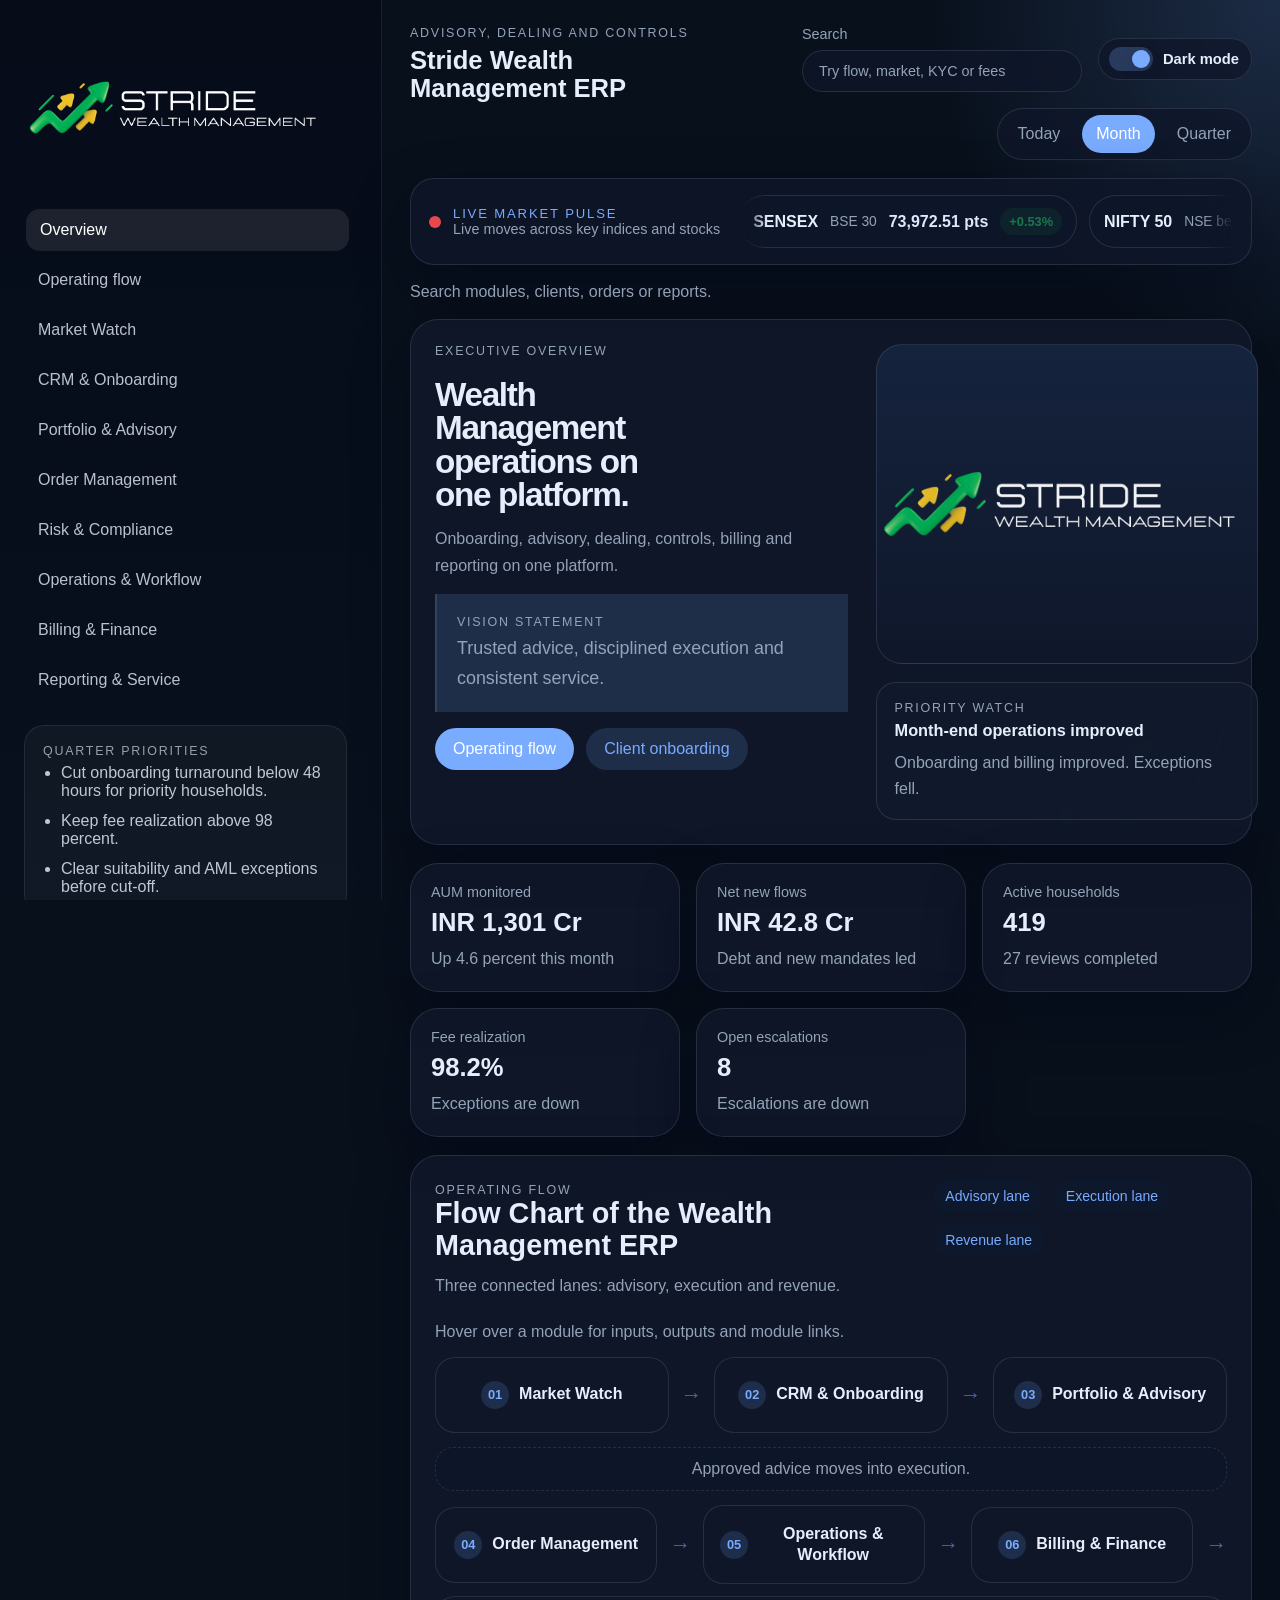
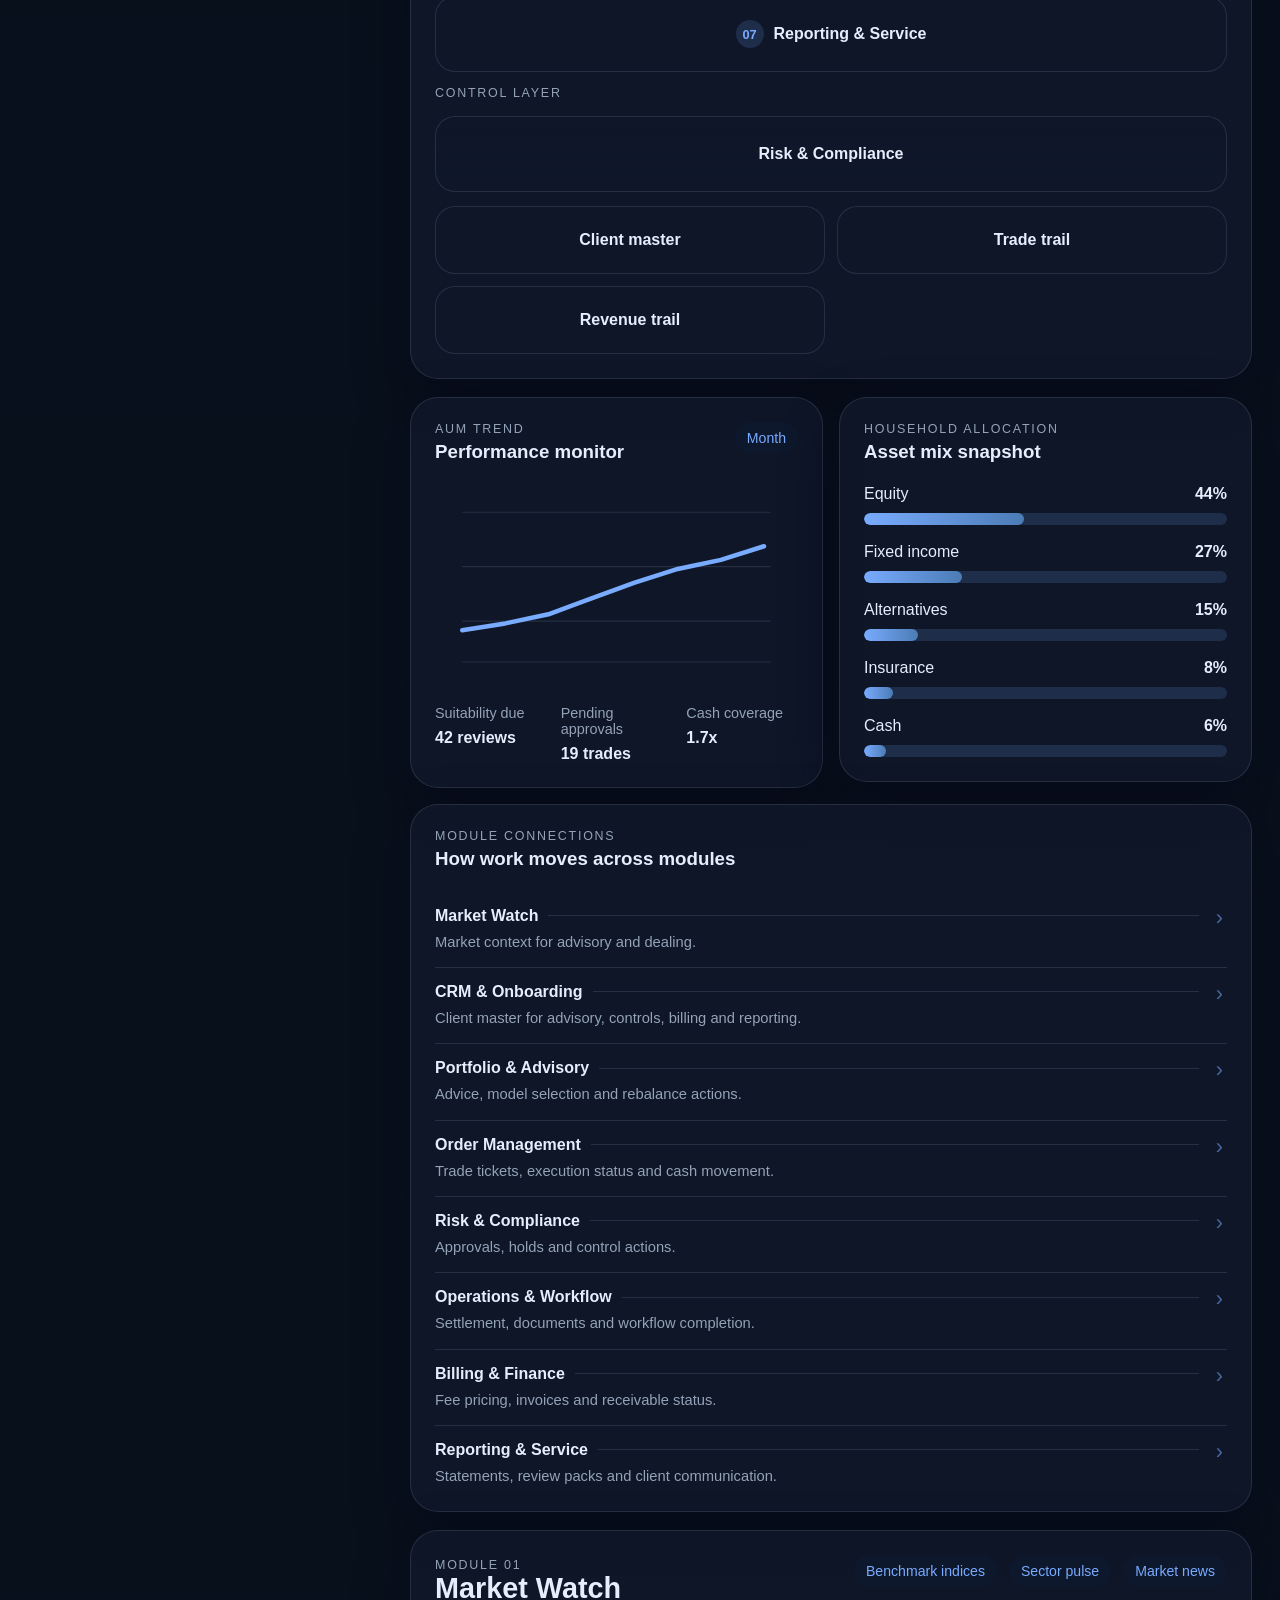
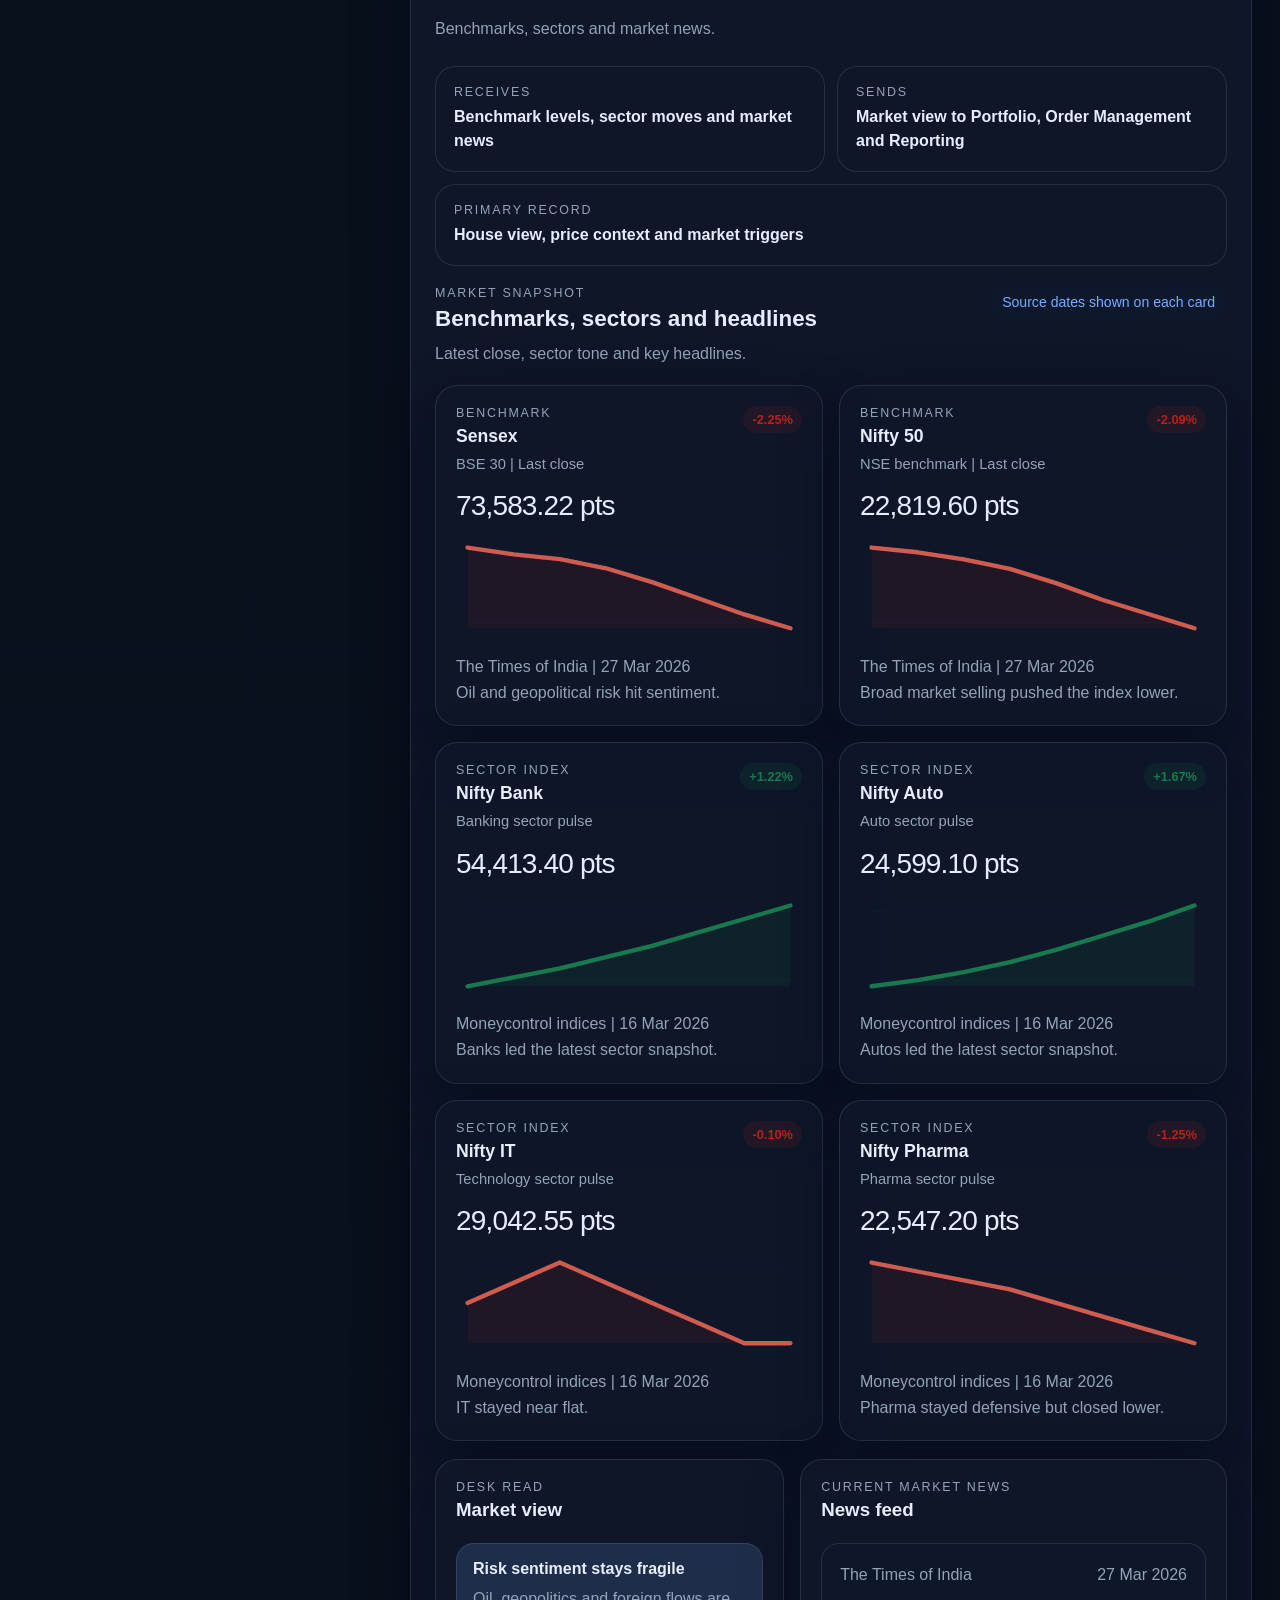
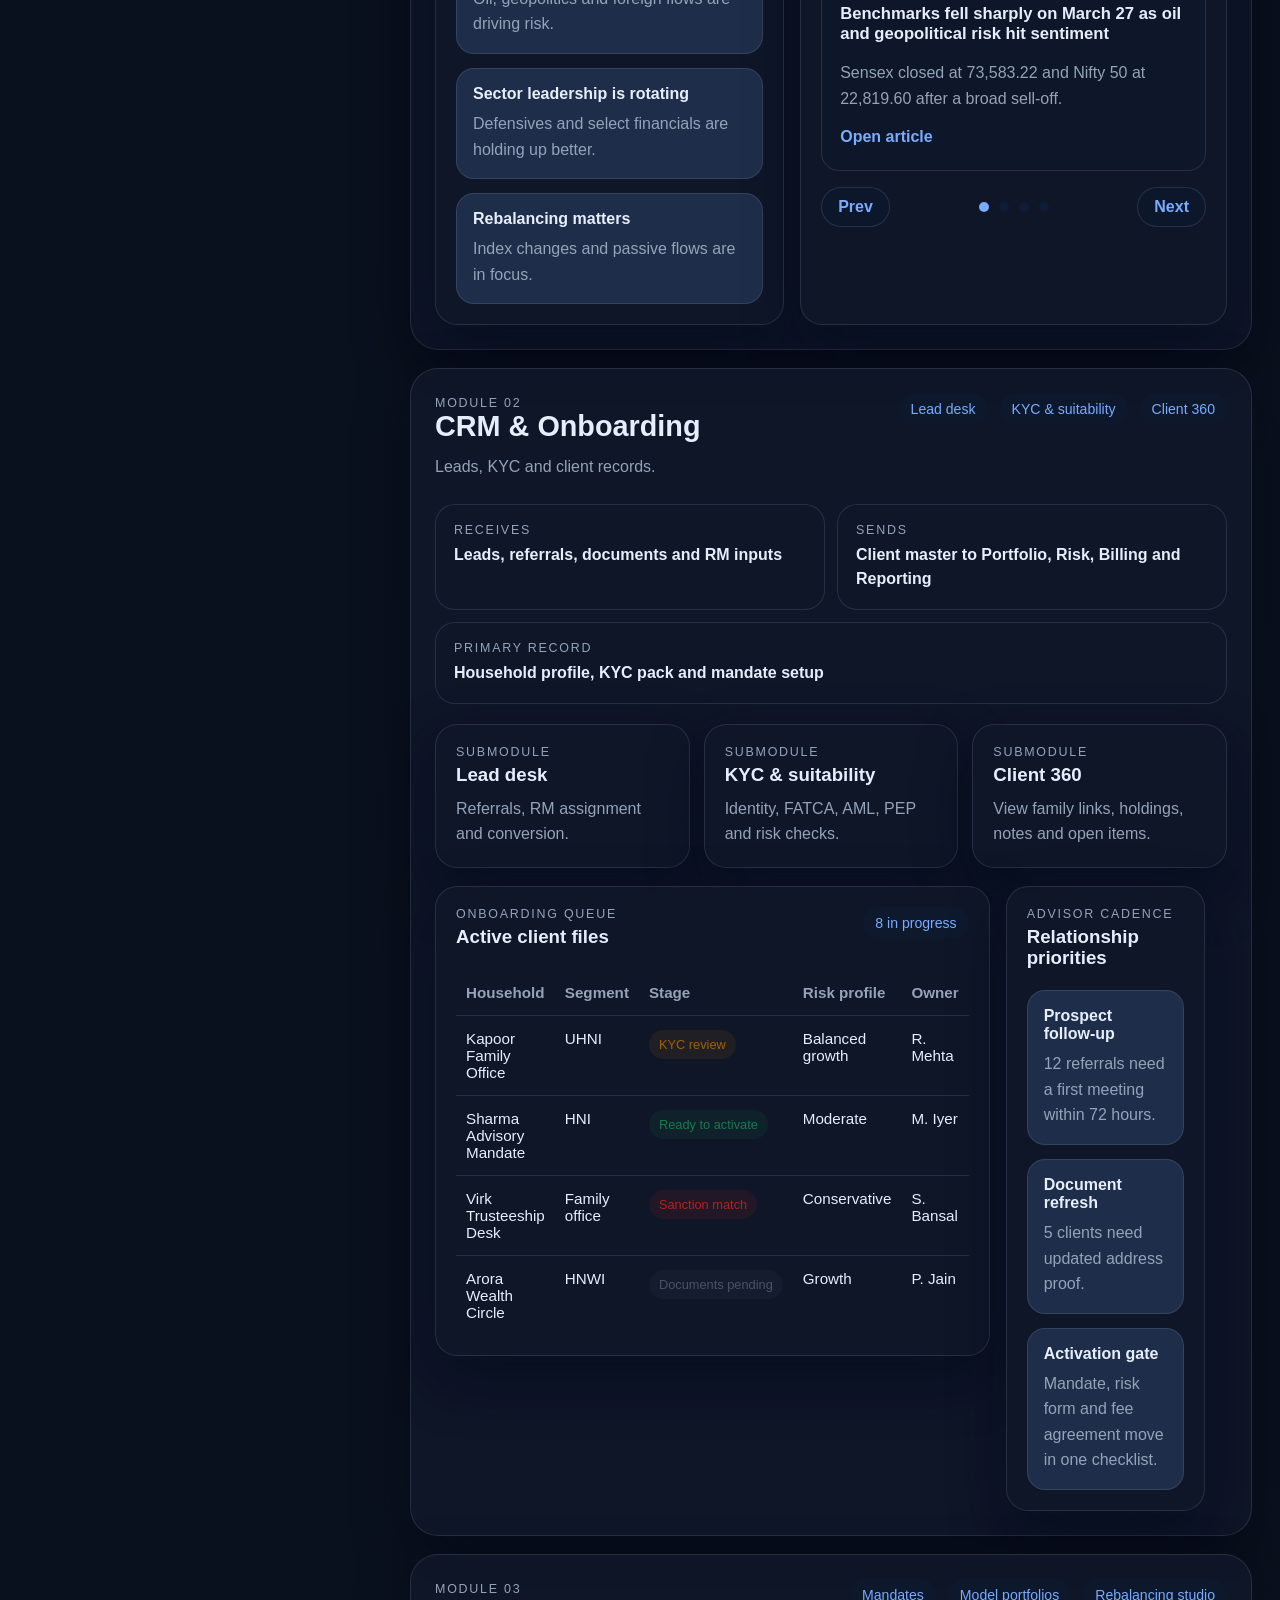
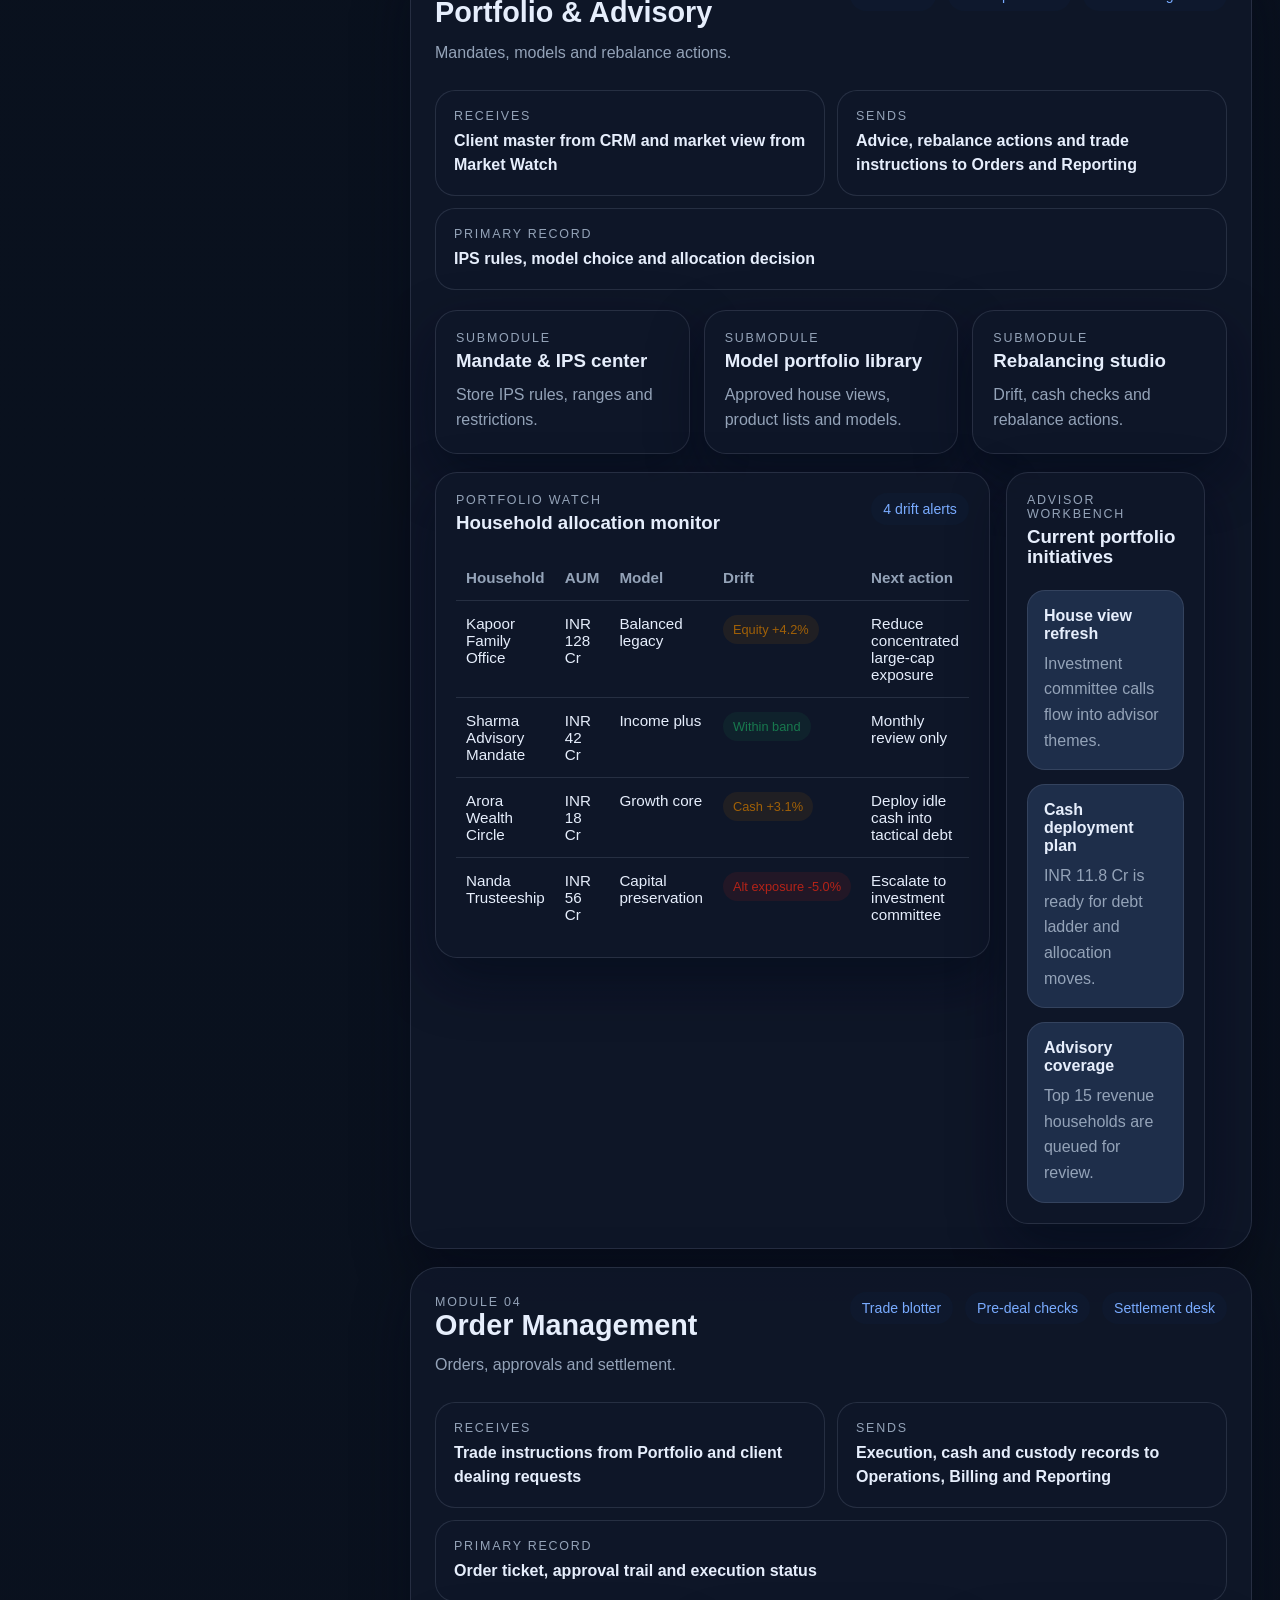
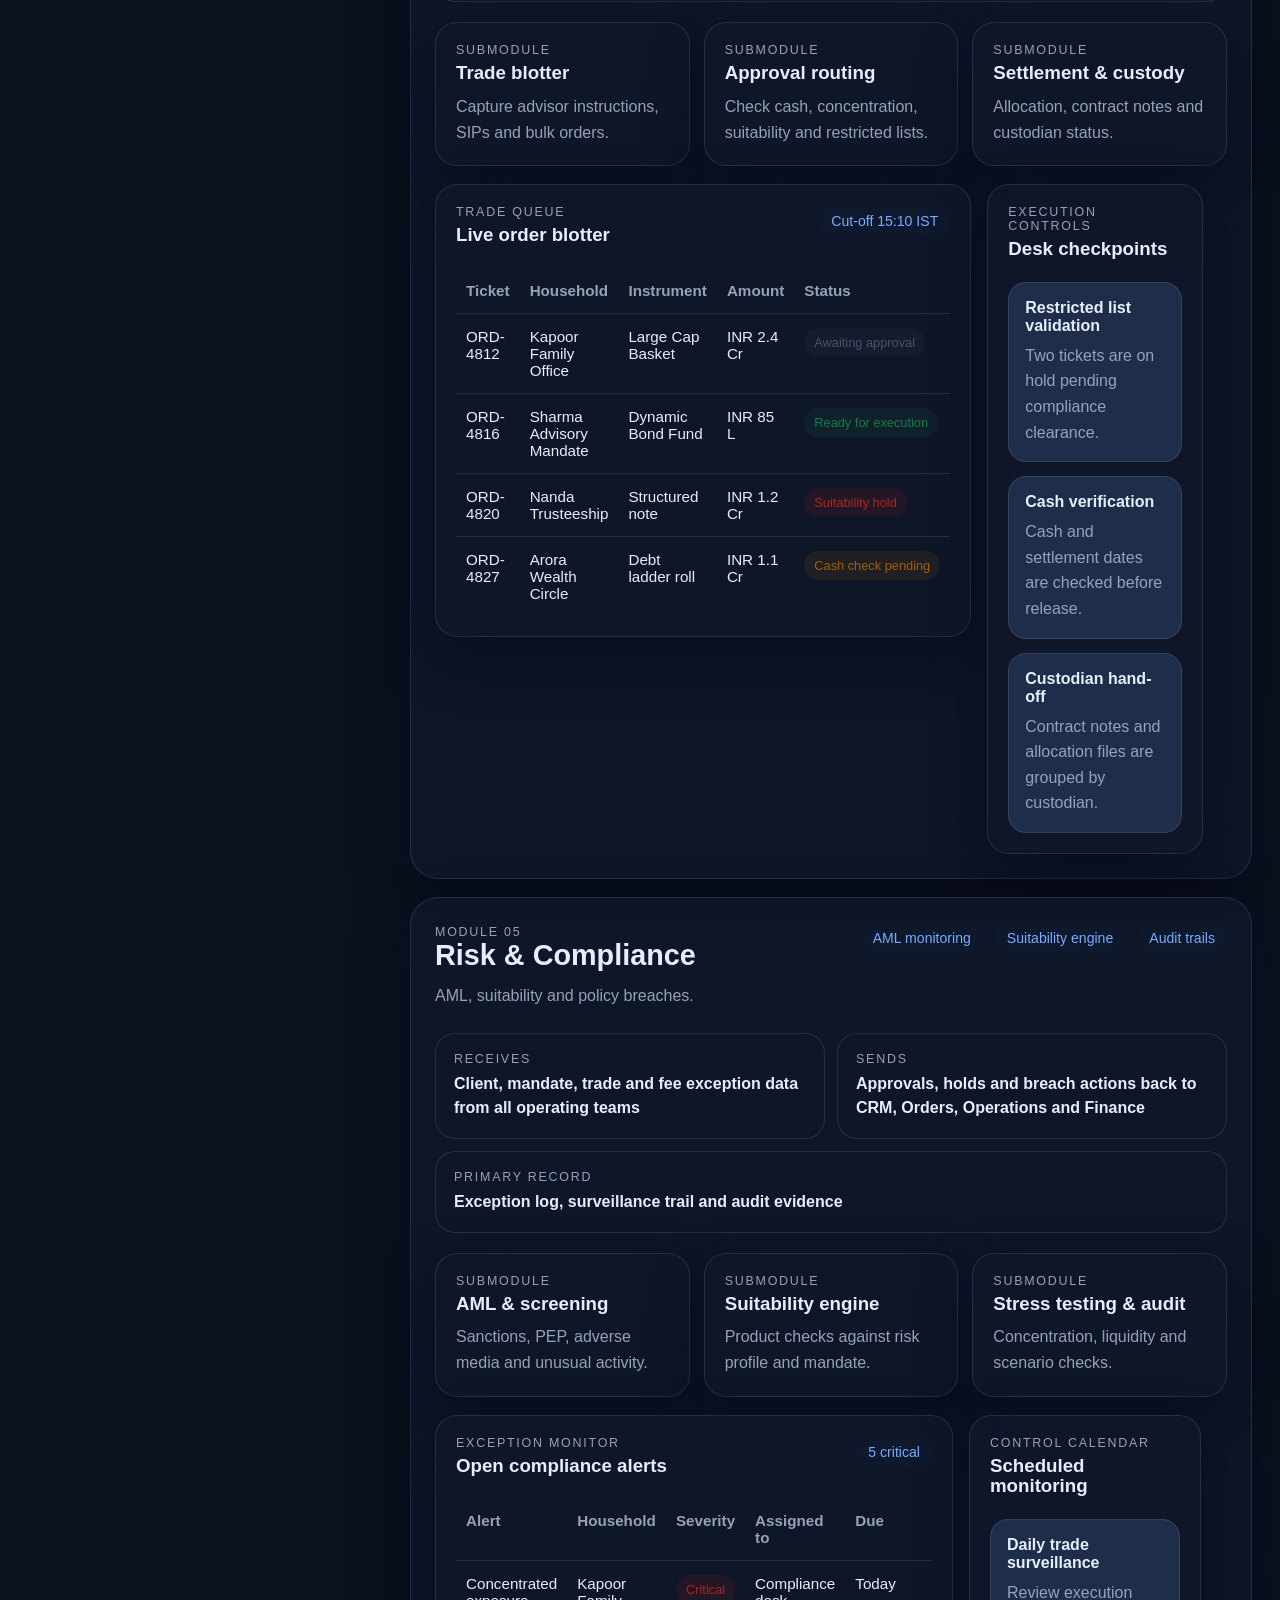
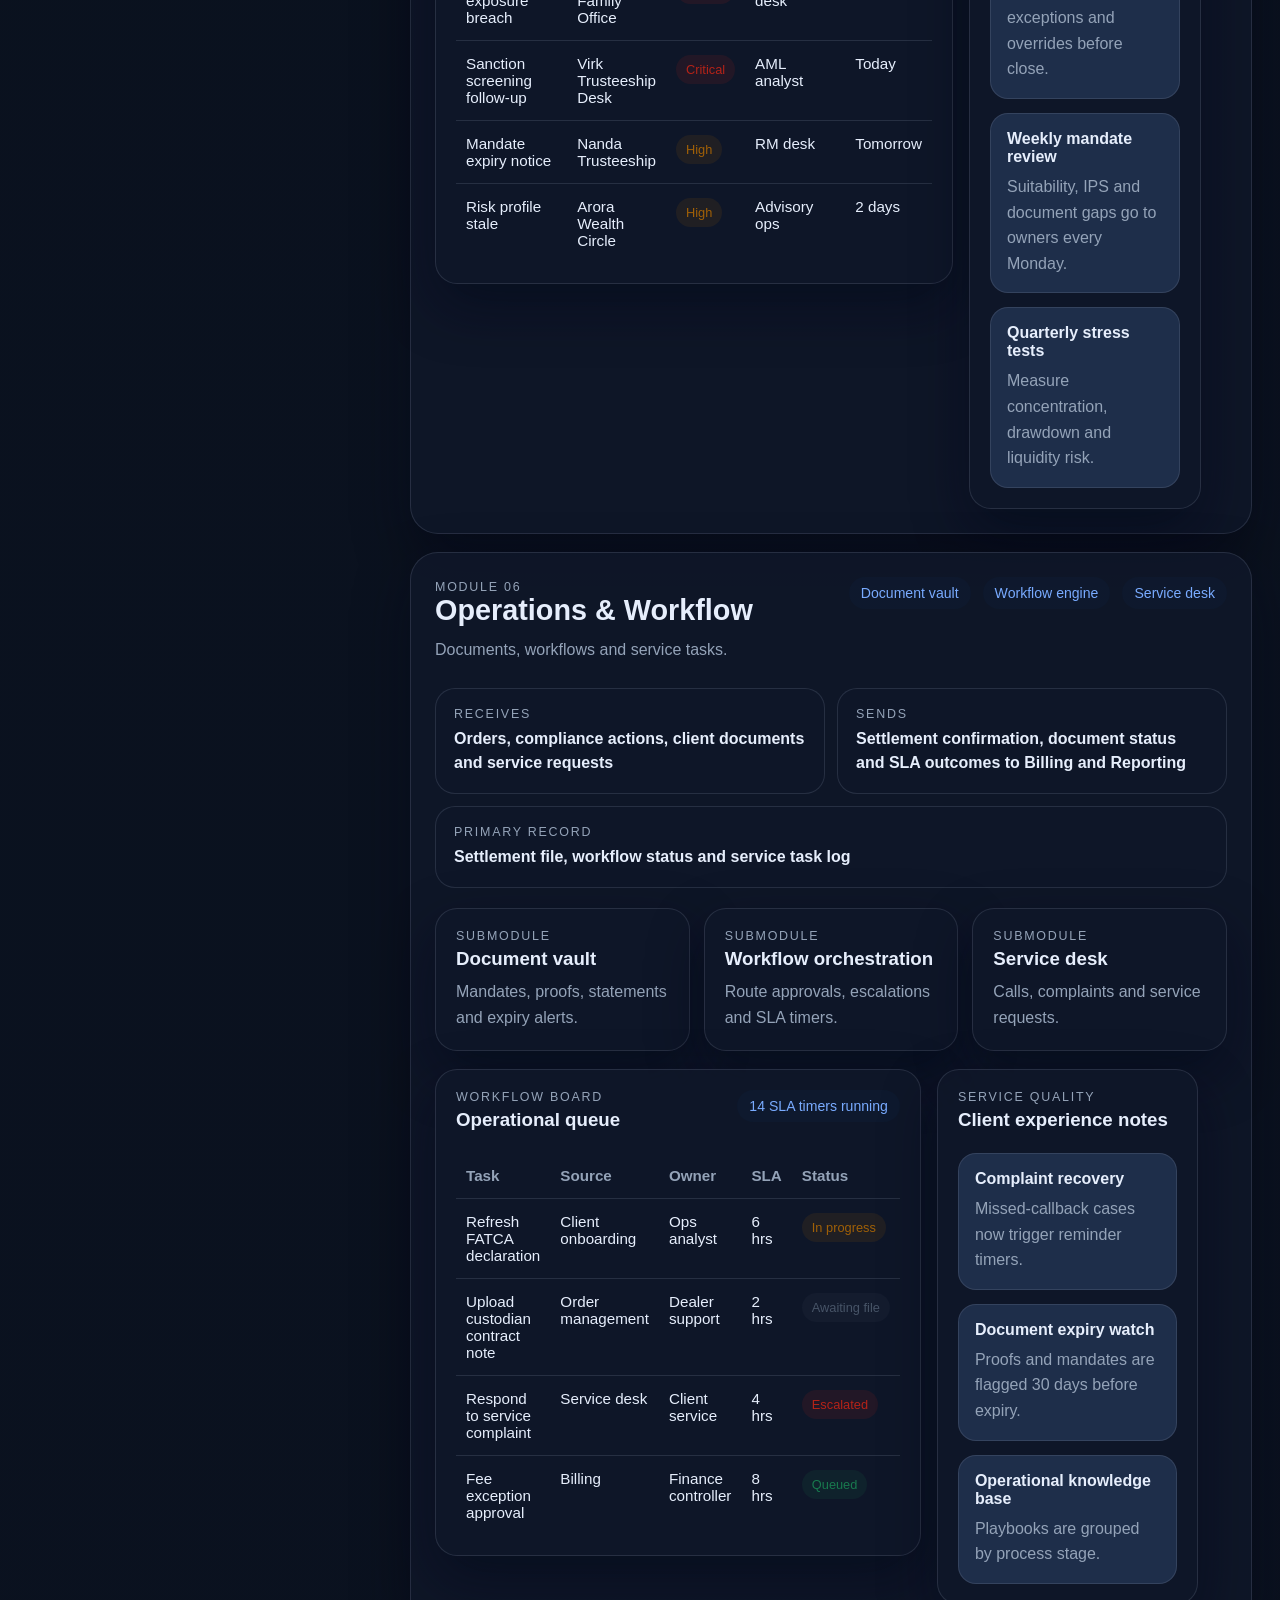
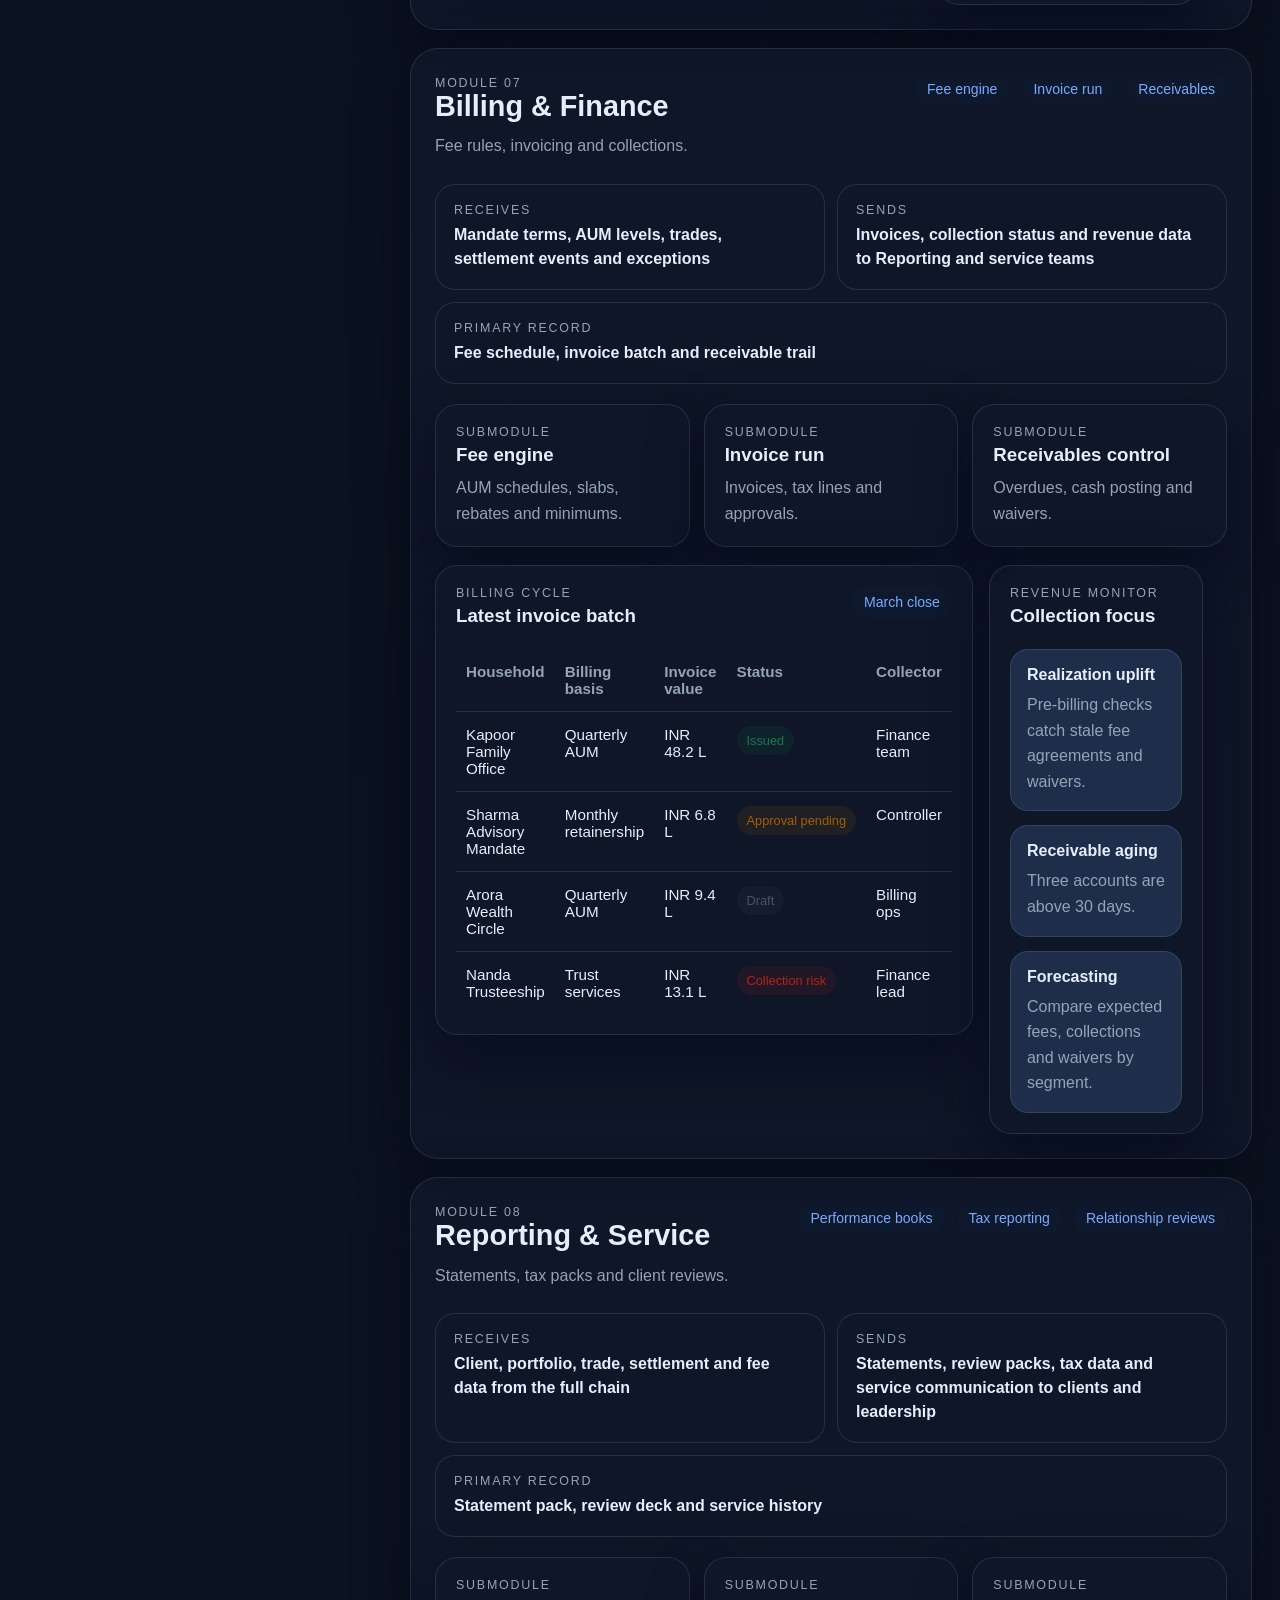
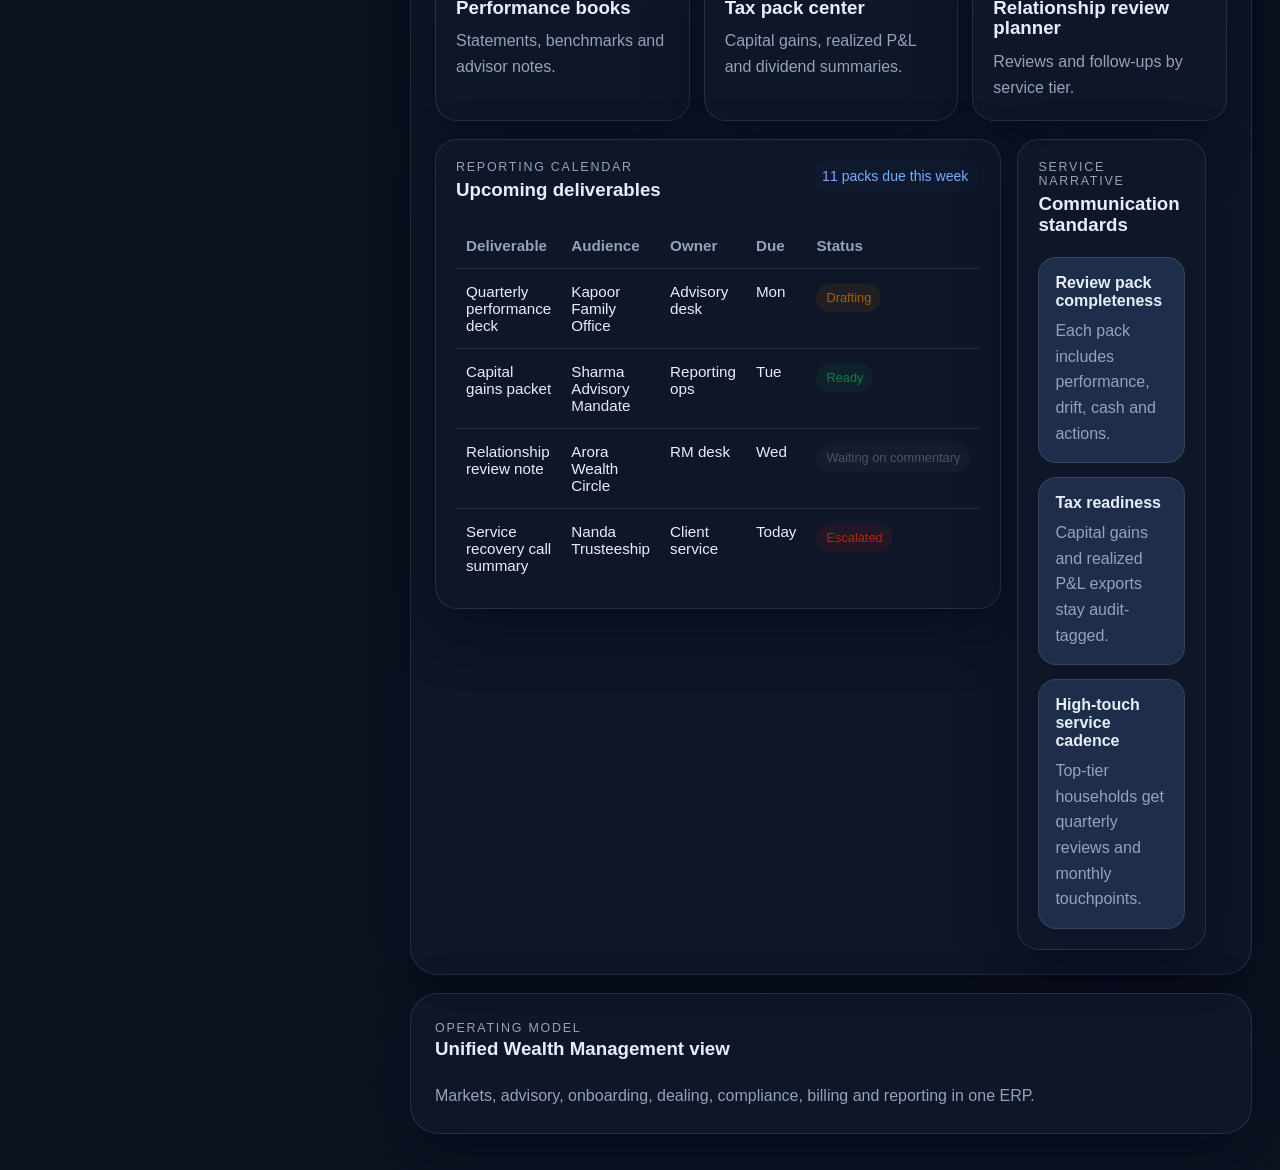
==== index.html @ fa723d46 "Add files via upload" ====
<!DOCTYPE html>
<html lang="en">
<head>
    <meta charset="UTF-8">
    <meta name="viewport" content="width=device-width, initial-scale=1.0">
    <title>Stride Wealth Management ERP</title>
    <link rel="stylesheet" href="styles.css?v=20260329-2">
</head>
<body>
    <div class="app-shell">
        <aside class="sidebar" id="sidebar" aria-label="Primary navigation">
            <div class="sidebar-header">
                <img src="Stride2.png" alt="Stride Wealth Management ERP logo" class="sidebar-wordmark">
                <button class="text-button sidebar-close" id="closeSidebar" type="button" aria-label="Close navigation menu">Close</button>
            </div>

            <nav class="sidebar-nav">
                <a class="nav-link is-active" href="#overview">Overview</a>
                <a class="nav-link" href="#operating-flow">Operating flow</a>
                <a class="nav-link" href="#market-watch">Market Watch</a>
                <a class="nav-link" href="#crm">CRM &amp; Onboarding</a>
                <a class="nav-link" href="#portfolio">Portfolio &amp; Advisory</a>
                <a class="nav-link" href="#orders">Order Management</a>
                <a class="nav-link" href="#risk">Risk &amp; Compliance</a>
                <a class="nav-link" href="#operations">Operations &amp; Workflow</a>
                <a class="nav-link" href="#billing">Billing &amp; Finance</a>
                <a class="nav-link" href="#reporting">Reporting &amp; Service</a>
            </nav>

            <section class="sidebar-panel">
                <p class="sidebar-label">Quarter priorities</p>
                <ul class="sidebar-list">
                    <li>Cut onboarding turnaround below 48 hours for priority households.</li>
                    <li>Keep fee realization above 98 percent.</li>
                    <li>Clear suitability and AML exceptions before cut-off.</li>
                </ul>
            </section>

            <section class="sidebar-panel">
                <p class="sidebar-label">Operating roles</p>
                <div class="role-grid">
                    <span class="role-chip">Relationship managers</span>
                    <span class="role-chip">Advisory desk</span>
                    <span class="role-chip">Dealers</span>
                    <span class="role-chip">Compliance</span>
                    <span class="role-chip">Finance</span>
                    <span class="role-chip">Client service</span>
                </div>
            </section>
        </aside>

        <div class="page-overlay" id="pageOverlay" hidden></div>

        <main class="workspace">
            <header class="topbar">
                <div class="topbar-left">
                    <button class="menu-button" id="openSidebar" type="button" aria-controls="sidebar" aria-expanded="false" aria-label="Open navigation menu">
                        <span></span>
                        <span></span>
                        <span></span>
                    </button>
                    <div class="topbar-title">
                        <p class="eyebrow">Advisory, Dealing and Controls</p>
                        <h2>Stride Wealth Management ERP</h2>
                    </div>
                </div>

                <div class="topbar-controls">
                    <label class="search-field" for="moduleSearch">
                        <span>Search</span>
                        <input id="moduleSearch" type="search" placeholder="Try flow, market, KYC or fees">
                    </label>

                    <button class="theme-toggle" id="themeToggle" type="button" aria-pressed="false" aria-label="Switch to dark mode">
                        <span class="theme-toggle-track" aria-hidden="true">
                            <span class="theme-toggle-thumb"></span>
                        </span>
                        <span class="theme-toggle-label" data-theme-label>Light mode</span>
                    </button>

                    <div class="period-switch" role="group" aria-label="Overview period">
                        <button class="period-button is-selected" type="button" data-period="today">Today</button>
                        <button class="period-button" type="button" data-period="month">Month</button>
                        <button class="period-button" type="button" data-period="quarter">Quarter</button>
                    </div>
                </div>
            </header>

            <section class="market-strip" aria-label="Live stock market price fluctuation strip">
                <div class="market-strip-header">
                    <span class="live-dot" aria-hidden="true"></span>
                    <div>
                        <p class="market-strip-label">Live market pulse</p>
                        <p class="market-strip-note">Live moves across key indices and stocks</p>
                    </div>
                </div>

                <div class="market-strip-window">
                    <div class="market-track">
                        <div class="market-reel" id="marketReelPrimary"></div>
                        <div class="market-reel" id="marketReelClone" aria-hidden="true"></div>
                    </div>
                </div>
            </section>

            <p class="search-feedback" id="searchFeedback">Search modules, clients, orders or reports.</p>

            <section class="panel hero-card searchable-section" id="overview" data-search="overview dashboard executive summary aum revenue performance allocation alerts tasks wealth management erp">
                <div class="hero-copy">
                    <span class="eyebrow">Executive overview</span>
                    <h3>Wealth Management operations on one platform.</h3>
                    <p class="hero-intro">Onboarding, advisory, dealing, controls, billing and reporting on one platform.</p>

                    <div class="vision-panel">
                        <p class="vision-label">Vision statement</p>
                        <p class="vision-text">Trusted advice, disciplined execution and consistent service.</p>
                    </div>

                    <div class="hero-actions">
                        <button class="primary-button" type="button" data-scroll-target="operating-flow">Operating flow</button>
                        <button class="secondary-button" type="button" data-scroll-target="crm">Client onboarding</button>
                    </div>
                </div>

                <div class="hero-brand">
                    <div class="brand-surface">
                        <img
                            src="Stride1.png"
                            alt="Stride Wealth Management logo"
                            class="hero-mark"
                            id="heroLogo"
                            data-light-src="Stride1.png"
                            data-dark-src="Stride2.png">
                    </div>
                    <div class="hero-note">
                        <p class="sidebar-label">Priority watch</p>
                        <h4 data-queue-headline>9 items require action today</h4>
                        <p data-queue-copy>Suitability, billing and onboarding items are driving the queue.</p>
                    </div>
                </div>
            </section>

            <section class="metric-grid" aria-label="Key performance indicators">
                <article class="panel metric-card">
                    <p class="metric-label">AUM monitored</p>
                    <h4 data-kpi="aum">INR 1,284 Cr</h4>
                    <p class="metric-trend" data-kpi-trend="aum">Up 1.8 percent from prior close</p>
                </article>
                <article class="panel metric-card">
                    <p class="metric-label">Net new flows</p>
                    <h4 data-kpi="flows">INR 6.4 Cr</h4>
                    <p class="metric-trend" data-kpi-trend="flows">Focused in balanced and tax-efficient products</p>
                </article>
                <article class="panel metric-card">
                    <p class="metric-label">Active households</p>
                    <h4 data-kpi="households">412</h4>
                    <p class="metric-trend" data-kpi-trend="households">12 households need review this week</p>
                </article>
                <article class="panel metric-card">
                    <p class="metric-label">Fee realization</p>
                    <h4 data-kpi="fees">97.8%</h4>
                    <p class="metric-trend" data-kpi-trend="fees">Three invoices need manual approval</p>
                </article>
                <article class="panel metric-card">
                    <p class="metric-label">Open escalations</p>
                    <h4 data-kpi="issues">12</h4>
                    <p class="metric-trend" data-kpi-trend="issues">Mostly compliance and service recovery items</p>
                </article>
            </section>

            <section class="panel flow-section searchable-section" id="operating-flow" data-search="operating flow flow chart module connections information flow departments handoffs client master order lifecycle revenue lifecycle market watch crm portfolio orders risk operations billing reporting">
                <div class="section-header">
                    <div>
                        <span class="eyebrow">Operating flow</span>
                        <h2>Flow Chart of the Wealth Management ERP</h2>
                        <p>Three connected lanes: advisory, execution and revenue.</p>
                    </div>
                    <div class="section-chip-group">
                        <span class="chip">Advisory lane</span>
                        <span class="chip">Execution lane</span>
                        <span class="chip">Revenue lane</span>
                    </div>
                </div>

                <div class="flow-compact-panel">
                    <p class="flow-hover-note">Hover over a module for inputs, outputs and module links.</p>

                    <div class="flow-chart-grid" aria-label="ERP flow chart">
                        <div class="flow-row">
                            <button class="flow-node-button searchable-card" type="button" data-scroll-target="market-watch" data-search="market watch house view sector pulse benchmark input flow chart" data-flow-title="Market Watch" data-flow-receives="Benchmark prices, sector moves and market news." data-flow-sends="Market context to Portfolio, Order Management and Reporting." data-flow-links="Portfolio &amp; Advisory, Order Management and Reporting &amp; Service.">
                                <span class="flow-node-step">01</span>
                                <span class="flow-node-title">Market Watch</span>
                            </button>
                            <span class="flow-inline-arrow" aria-hidden="true">&rarr;</span>
                            <button class="flow-node-button searchable-card" type="button" data-scroll-target="crm" data-search="crm onboarding client master kyc mandate profile flow chart" data-flow-title="CRM &amp; Onboarding" data-flow-receives="Leads, documents, KYC files and RM inputs." data-flow-sends="Client master, mandate setup and service profile." data-flow-links="Portfolio &amp; Advisory, Risk &amp; Compliance, Billing &amp; Finance and Reporting &amp; Service.">
                                <span class="flow-node-step">02</span>
                                <span class="flow-node-title">CRM &amp; Onboarding</span>
                            </button>
                            <span class="flow-inline-arrow" aria-hidden="true">&rarr;</span>
                            <button class="flow-node-button searchable-card" type="button" data-scroll-target="portfolio" data-search="portfolio advisory ips model rebalancing advice flow chart" data-flow-title="Portfolio &amp; Advisory" data-flow-receives="Client master from CRM and market view from Market Watch." data-flow-sends="IPS decisions, model choice and rebalance instructions." data-flow-links="Market Watch, CRM &amp; Onboarding, Order Management and Reporting &amp; Service.">
                                <span class="flow-node-step">03</span>
                                <span class="flow-node-title">Portfolio &amp; Advisory</span>
                            </button>
                        </div>

                        <div class="flow-bridge">Approved advice moves into execution.</div>

                        <div class="flow-row">
                            <button class="flow-node-button searchable-card" type="button" data-scroll-target="orders" data-search="orders dealing blotter execution flow chart" data-flow-title="Order Management" data-flow-receives="Trade instructions and dealing requests." data-flow-sends="Execution status, cash movement and trade trail." data-flow-links="Portfolio &amp; Advisory, Operations &amp; Workflow, Billing &amp; Finance and Reporting &amp; Service.">
                                <span class="flow-node-step">04</span>
                                <span class="flow-node-title">Order Management</span>
                            </button>
                            <span class="flow-inline-arrow" aria-hidden="true">&rarr;</span>
                            <button class="flow-node-button searchable-card" type="button" data-scroll-target="operations" data-search="operations workflow settlement custody service flow chart" data-flow-title="Operations &amp; Workflow" data-flow-receives="Executed trades, documents, exceptions and service tasks." data-flow-sends="Settlement status, custody records and workflow outcomes." data-flow-links="Order Management, Risk &amp; Compliance, Billing &amp; Finance and Reporting &amp; Service.">
                                <span class="flow-node-step">05</span>
                                <span class="flow-node-title">Operations &amp; Workflow</span>
                            </button>
                            <span class="flow-inline-arrow" aria-hidden="true">&rarr;</span>
                            <button class="flow-node-button searchable-card" type="button" data-scroll-target="billing" data-search="billing finance invoices fees receivables flow chart" data-flow-title="Billing &amp; Finance" data-flow-receives="Mandate terms, AUM levels, trade activity and settlement outcomes." data-flow-sends="Invoices, receivable status and fee data." data-flow-links="CRM &amp; Onboarding, Operations &amp; Workflow, Risk &amp; Compliance and Reporting &amp; Service.">
                                <span class="flow-node-step">06</span>
                                <span class="flow-node-title">Billing &amp; Finance</span>
                            </button>
                            <span class="flow-inline-arrow" aria-hidden="true">&rarr;</span>
                            <button class="flow-node-button searchable-card" type="button" data-scroll-target="reporting" data-search="reporting service statements tax packs review decks flow chart" data-flow-title="Reporting &amp; Service" data-flow-receives="Client, portfolio, trade and fee data." data-flow-sends="Statements, tax packs, review notes and service communication." data-flow-links="Market Watch, CRM &amp; Onboarding, Portfolio &amp; Advisory and Billing &amp; Finance.">
                                <span class="flow-node-step">07</span>
                                <span class="flow-node-title">Reporting &amp; Service</span>
                            </button>
                        </div>

                        <div class="flow-control-strip">
                            <p class="sidebar-label">Control layer</p>
                            <button class="flow-node-button flow-node-control searchable-card" type="button" data-scroll-target="risk" data-search="risk compliance aml suitability audit control layer flow chart" data-flow-title="Risk &amp; Compliance" data-flow-receives="Client data, mandate rules, orders, exceptions and billing overrides." data-flow-sends="Approvals, holds, breach actions and audit updates." data-flow-links="CRM &amp; Onboarding, Portfolio &amp; Advisory, Order Management, Operations &amp; Workflow and Billing &amp; Finance.">
                                <span class="flow-node-title">Risk &amp; Compliance</span>
                            </button>
                        </div>

                        <div class="flow-shared-strip">
                            <button class="flow-node-button flow-record-button searchable-card" type="button" data-scroll-target="crm" data-search="client master shared record crm portfolio risk billing reporting" data-flow-title="Shared record: Client master" data-flow-receives="Created from KYC, mandate and service setup." data-flow-sends="Used by Portfolio, Risk, Billing and Reporting." data-flow-links="Owned in CRM &amp; Onboarding.">
                                <span class="flow-node-title">Client master</span>
                            </button>
                            <button class="flow-node-button flow-record-button searchable-card" type="button" data-scroll-target="orders" data-search="trade trail shared record orders operations billing reporting" data-flow-title="Shared record: Trade and settlement trail" data-flow-receives="Created when orders are executed and settlement is confirmed." data-flow-sends="Used by Billing and Reporting." data-flow-links="Owned across Order Management and Operations &amp; Workflow.">
                                <span class="flow-node-title">Trade trail</span>
                            </button>
                            <button class="flow-node-button flow-record-button searchable-card" type="button" data-scroll-target="billing" data-search="revenue trail shared record billing reporting service" data-flow-title="Shared record: Revenue and service trail" data-flow-receives="Built from invoices, collections and service updates." data-flow-sends="Used for leadership reporting and client follow-up." data-flow-links="Owned across Billing &amp; Finance and Reporting &amp; Service.">
                                <span class="flow-node-title">Revenue trail</span>
                            </button>
                        </div>
                    </div>

                    <article class="flow-detail-panel" id="flowDetailPanel" aria-live="polite" hidden>
                        <p class="sidebar-label">Cross-module detail</p>
                        <h3 id="flowDetailTitle">Hover over a module</h3>
                        <div class="flow-detail-grid">
                            <div>
                                <p class="metric-label">Receives</p>
                                <p id="flowDetailReceives">Move the pointer over a module to see its incoming records or instructions.</p>
                            </div>
                            <div>
                                <p class="metric-label">Sends</p>
                                <p id="flowDetailSends">The panel will show what the module passes forward.</p>
                            </div>
                            <div>
                                <p class="metric-label">Connected modules</p>
                                <p id="flowDetailLinks">This keeps the flow chart clean while still showing cross-module links.</p>
                            </div>
                        </div>
                    </article>
                </div>
            </section>

            <section class="overview-grid">
                <article class="panel chart-card searchable-section" data-search="aum trend performance dashboard growth chart asset allocation executive summary">
                    <div class="panel-heading">
                        <div>
                            <p class="sidebar-label">AUM trend</p>
                            <h3>Performance monitor</h3>
                        </div>
                        <span class="chip" data-range-label>Today</span>
                    </div>

                    <svg class="trend-chart" viewBox="0 0 320 180" role="img" aria-label="AUM trend line chart">
                        <line x1="24" y1="24" x2="296" y2="24"></line>
                        <line x1="24" y1="72" x2="296" y2="72"></line>
                        <line x1="24" y1="120" x2="296" y2="120"></line>
                        <line x1="24" y1="156" x2="296" y2="156"></line>
                        <polyline id="trendLine" points="24,132 62,126 100,118 138,104 176,92 214,88 252,80 290,68"></polyline>
                    </svg>

                    <div class="chart-footer">
                        <div>
                            <p class="metric-label">Suitability due</p>
                            <strong data-summary="suitability">18 reviews</strong>
                        </div>
                        <div>
                            <p class="metric-label">Pending approvals</p>
                            <strong data-summary="approvals">6 trades</strong>
                        </div>
                        <div>
                            <p class="metric-label">Cash coverage</p>
                            <strong data-summary="cash">1.4x</strong>
                        </div>
                    </div>
                </article>

                <article class="panel allocation-card searchable-section" data-search="asset allocation equity debt alternatives insurance cash mix portfolio allocation">
                    <div class="panel-heading">
                        <div>
                            <p class="sidebar-label">Household allocation</p>
                            <h3>Asset mix snapshot</h3>
                        </div>
                    </div>

                    <div class="allocation-list">
                        <div class="allocation-row">
                            <div class="allocation-meta">
                                <span>Equity</span>
                                <strong data-allocation-label="equity">42%</strong>
                            </div>
                            <div class="allocation-bar"><span data-allocation="equity"></span></div>
                        </div>
                        <div class="allocation-row">
                            <div class="allocation-meta">
                                <span>Fixed income</span>
                                <strong data-allocation-label="fixed">28%</strong>
                            </div>
                            <div class="allocation-bar"><span data-allocation="fixed"></span></div>
                        </div>
                        <div class="allocation-row">
                            <div class="allocation-meta">
                                <span>Alternatives</span>
                                <strong data-allocation-label="alts">16%</strong>
                            </div>
                            <div class="allocation-bar"><span data-allocation="alts"></span></div>
                        </div>
                        <div class="allocation-row">
                            <div class="allocation-meta">
                                <span>Insurance</span>
                                <strong data-allocation-label="insurance">9%</strong>
                            </div>
                            <div class="allocation-bar"><span data-allocation="insurance"></span></div>
                        </div>
                        <div class="allocation-row">
                            <div class="allocation-meta">
                                <span>Cash</span>
                                <strong data-allocation-label="cash">5%</strong>
                            </div>
                            <div class="allocation-bar"><span data-allocation="cash"></span></div>
                        </div>
                    </div>
                </article>
            </section>

            <section class="overview-map-row">
                <article class="panel module-map-card searchable-section" data-search="module map connection map handoffs data flow crm onboarding portfolio advisory orders risk operations billing reporting service">
                    <div class="panel-heading">
                        <div>
                            <p class="sidebar-label">Module connections</p>
                            <h3>How work moves across modules</h3>
                        </div>
                    </div>

                    <div class="module-map connection-map connection-map-grid">
                        <a class="module-tile module-link-row" href="#market-watch">
                            <strong>Market Watch</strong>
                            <span>Market context for advisory and dealing.</span>
                        </a>
                        <a class="module-tile module-link-row" href="#crm">
                            <strong>CRM &amp; Onboarding</strong>
                            <span>Client master for advisory, controls, billing and reporting.</span>
                        </a>
                        <a class="module-tile module-link-row" href="#portfolio">
                            <strong>Portfolio &amp; Advisory</strong>
                            <span>Advice, model selection and rebalance actions.</span>
                        </a>
                        <a class="module-tile module-link-row" href="#orders">
                            <strong>Order Management</strong>
                            <span>Trade tickets, execution status and cash movement.</span>
                        </a>
                        <a class="module-tile module-link-row" href="#risk">
                            <strong>Risk &amp; Compliance</strong>
                            <span>Approvals, holds and control actions.</span>
                        </a>
                        <a class="module-tile module-link-row" href="#operations">
                            <strong>Operations &amp; Workflow</strong>
                            <span>Settlement, documents and workflow completion.</span>
                        </a>
                        <a class="module-tile module-link-row" href="#billing">
                            <strong>Billing &amp; Finance</strong>
                            <span>Fee pricing, invoices and receivable status.</span>
                        </a>
                        <a class="module-tile module-link-row" href="#reporting">
                            <strong>Reporting &amp; Service</strong>
                            <span>Statements, review packs and client communication.</span>
                        </a>
                    </div>
                </article>
            </section>

            <section class="panel module-section market-watch-section searchable-section" id="market-watch" data-search="market watch nifty 50 sensex bank nifty auto it pharma financial services sectors market news headlines flows volatility oil fii">
                <div class="section-header">
                    <div>
                        <span class="eyebrow">Module 01</span>
                        <h2>Market Watch</h2>
                        <p>Benchmarks, sectors and market news.</p>
                    </div>
                    <div class="section-chip-group">
                        <span class="chip">Benchmark indices</span>
                        <span class="chip">Sector pulse</span>
                        <span class="chip">Market news</span>
                    </div>
                </div>

                <div class="module-connection-strip">
                    <article class="connection-pill">
                        <p class="sidebar-label">Receives</p>
                        <strong>Benchmark levels, sector moves and market news</strong>
                    </article>
                    <article class="connection-pill">
                        <p class="sidebar-label">Sends</p>
                        <strong>Market view to Portfolio, Order Management and Reporting</strong>
                    </article>
                    <article class="connection-pill">
                        <p class="sidebar-label">Primary record</p>
                        <strong>House view, price context and market triggers</strong>
                    </article>
                </div>

                <div class="market-watch-intro">
                    <div>
                        <p class="sidebar-label">Market snapshot</p>
                        <h3>Benchmarks, sectors and headlines</h3>
                        <p>Latest close, sector tone and key headlines.</p>
                    </div>
                    <span class="chip market-sync">Source dates shown on each card</span>
                </div>

                <div class="market-watch-grid" id="marketWatchGrid" aria-label="Market Watch index and sector charts"></div>

                <div class="market-news-layout">
                    <article class="inner-panel">
                        <div class="panel-heading">
                            <div>
                                <p class="sidebar-label">Desk read</p>
                                <h3>Market view</h3>
                            </div>
                        </div>

                        <div class="stack-list market-commentary">
                            <div class="stack-item">
                                <strong>Risk sentiment stays fragile</strong>
                                <p>Oil, geopolitics and foreign flows are driving risk.</p>
                            </div>
                            <div class="stack-item">
                                <strong>Sector leadership is rotating</strong>
                                <p>Defensives and select financials are holding up better.</p>
                            </div>
                            <div class="stack-item">
                                <strong>Rebalancing matters</strong>
                                <p>Index changes and passive flows are in focus.</p>
                            </div>
                        </div>
                    </article>

                    <article class="inner-panel">
                        <div class="panel-heading">
                            <div>
                                <p class="sidebar-label">Current market news</p>
                                <h3>News feed</h3>
                            </div>
                        </div>

                        <div class="market-news-slider" id="marketNewsSlider" aria-roledescription="carousel" aria-label="Current market news slider">
                            <div class="market-news-list" id="marketNewsList"></div>

                            <div class="market-news-controls">
                                <button class="slider-button" id="marketNewsPrev" type="button" aria-label="Show previous market news item">Prev</button>
                                <div class="market-news-dots" id="marketNewsDots" aria-label="Market news slides"></div>
                                <button class="slider-button" id="marketNewsNext" type="button" aria-label="Show next market news item">Next</button>
                            </div>
                        </div>
                    </article>
                </div>
            </section>

            <section class="panel module-section searchable-section" id="crm" data-search="crm onboarding kyc client 360 suitability lead desk referrals document vault household risk profile">
                <div class="section-header">
                    <div>
                        <span class="eyebrow">Module 02</span>
                        <h2>CRM &amp; Onboarding</h2>
                        <p>Leads, KYC and client records.</p>
                    </div>
                    <div class="section-chip-group">
                        <span class="chip">Lead desk</span>
                        <span class="chip">KYC &amp; suitability</span>
                        <span class="chip">Client 360</span>
                    </div>
                </div>

                <div class="module-connection-strip">
                    <article class="connection-pill">
                        <p class="sidebar-label">Receives</p>
                        <strong>Leads, referrals, documents and RM inputs</strong>
                    </article>
                    <article class="connection-pill">
                        <p class="sidebar-label">Sends</p>
                        <strong>Client master to Portfolio, Risk, Billing and Reporting</strong>
                    </article>
                    <article class="connection-pill">
                        <p class="sidebar-label">Primary record</p>
                        <strong>Household profile, KYC pack and mandate setup</strong>
                    </article>
                </div>

                <div class="submodule-grid">
                    <article class="submodule-card searchable-card" data-search="lead desk referrals relationship managers segmentation source mix pipeline conversion">
                        <p class="sidebar-label">Submodule</p>
                        <h3>Lead desk</h3>
                        <p>Referrals, RM assignment and conversion.</p>
                    </article>
                    <article class="submodule-card searchable-card" data-search="kyc aml suitability pep sanctions profile onboarding documents">
                        <p class="sidebar-label">Submodule</p>
                        <h3>KYC &amp; suitability</h3>
                        <p>Identity, FATCA, AML, PEP and risk checks.</p>
                    </article>
                    <article class="submodule-card searchable-card" data-search="client 360 household relationships meeting notes service preferences contact matrix">
                        <p class="sidebar-label">Submodule</p>
                        <h3>Client 360</h3>
                        <p>View family links, holdings, notes and open items.</p>
                    </article>
                </div>

                <div class="section-grid">
                    <article class="inner-panel">
                        <div class="panel-heading">
                            <div>
                                <p class="sidebar-label">Onboarding queue</p>
                                <h3>Active client files</h3>
                            </div>
                            <span class="chip">8 in progress</span>
                        </div>

                        <div class="table-wrap">
                            <table>
                                <thead>
                                    <tr>
                                        <th>Household</th>
                                        <th>Segment</th>
                                        <th>Stage</th>
                                        <th>Risk profile</th>
                                        <th>Owner</th>
                                    </tr>
                                </thead>
                                <tbody>
                                    <tr>
                                        <td>Kapoor Family Office</td>
                                        <td>UHNI</td>
                                        <td><span class="status-chip warning">KYC review</span></td>
                                        <td>Balanced growth</td>
                                        <td>R. Mehta</td>
                                    </tr>
                                    <tr>
                                        <td>Sharma Advisory Mandate</td>
                                        <td>HNI</td>
                                        <td><span class="status-chip success">Ready to activate</span></td>
                                        <td>Moderate</td>
                                        <td>M. Iyer</td>
                                    </tr>
                                    <tr>
                                        <td>Virk Trusteeship Desk</td>
                                        <td>Family office</td>
                                        <td><span class="status-chip danger">Sanction match</span></td>
                                        <td>Conservative</td>
                                        <td>S. Bansal</td>
                                    </tr>
                                    <tr>
                                        <td>Arora Wealth Circle</td>
                                        <td>HNWI</td>
                                        <td><span class="status-chip neutral">Documents pending</span></td>
                                        <td>Growth</td>
                                        <td>P. Jain</td>
                                    </tr>
                                </tbody>
                            </table>
                        </div>
                    </article>

                    <article class="inner-panel">
                        <div class="panel-heading">
                            <div>
                                <p class="sidebar-label">Advisor cadence</p>
                                <h3>Relationship priorities</h3>
                            </div>
                        </div>

                        <div class="stack-list">
                            <div class="stack-item">
                                <strong>Prospect follow-up</strong>
                                <p>12 referrals need a first meeting within 72 hours.</p>
                            </div>
                            <div class="stack-item">
                                <strong>Document refresh</strong>
                                <p>5 clients need updated address proof.</p>
                            </div>
                            <div class="stack-item">
                                <strong>Activation gate</strong>
                                <p>Mandate, risk form and fee agreement move in one checklist.</p>
                            </div>
                        </div>
                    </article>
                </div>
            </section>

            <section class="panel module-section searchable-section" id="portfolio" data-search="portfolio advisory mandate investment policy model portfolio rebalancing cash allocation performance attribution watchlist">
                <div class="section-header">
                    <div>
                        <span class="eyebrow">Module 03</span>
                        <h2>Portfolio &amp; Advisory</h2>
                        <p>Mandates, models and rebalance actions.</p>
                    </div>
                    <div class="section-chip-group">
                        <span class="chip">Mandates</span>
                        <span class="chip">Model portfolios</span>
                        <span class="chip">Rebalancing studio</span>
                    </div>
                </div>

                <div class="module-connection-strip">
                    <article class="connection-pill">
                        <p class="sidebar-label">Receives</p>
                        <strong>Client master from CRM and market view from Market Watch</strong>
                    </article>
                    <article class="connection-pill">
                        <p class="sidebar-label">Sends</p>
                        <strong>Advice, rebalance actions and trade instructions to Orders and Reporting</strong>
                    </article>
                    <article class="connection-pill">
                        <p class="sidebar-label">Primary record</p>
                        <strong>IPS rules, model choice and allocation decision</strong>
                    </article>
                </div>

                <div class="submodule-grid">
                    <article class="submodule-card searchable-card" data-search="investment policy statement ips goals planning mandate risk capacity">
                        <p class="sidebar-label">Submodule</p>
                        <h3>Mandate &amp; IPS center</h3>
                        <p>Store IPS rules, ranges and restrictions.</p>
                    </article>
                    <article class="submodule-card searchable-card" data-search="model portfolios investment committee product shelf allocation templates">
                        <p class="sidebar-label">Submodule</p>
                        <h3>Model portfolio library</h3>
                        <p>Approved house views, product lists and models.</p>
                    </article>
                    <article class="submodule-card searchable-card" data-search="rebalancing drift breaches cash deployment tactical actions">
                        <p class="sidebar-label">Submodule</p>
                        <h3>Rebalancing studio</h3>
                        <p>Drift, cash checks and rebalance actions.</p>
                    </article>
                </div>

                <div class="section-grid">
                    <article class="inner-panel">
                        <div class="panel-heading">
                            <div>
                                <p class="sidebar-label">Portfolio watch</p>
                                <h3>Household allocation monitor</h3>
                            </div>
                            <span class="chip">4 drift alerts</span>
                        </div>

                        <div class="table-wrap">
                            <table>
                                <thead>
                                    <tr>
                                        <th>Household</th>
                                        <th>AUM</th>
                                        <th>Model</th>
                                        <th>Drift</th>
                                        <th>Next action</th>
                                    </tr>
                                </thead>
                                <tbody>
                                    <tr>
                                        <td>Kapoor Family Office</td>
                                        <td>INR 128 Cr</td>
                                        <td>Balanced legacy</td>
                                        <td><span class="status-chip warning">Equity +4.2%</span></td>
                                        <td>Reduce concentrated large-cap exposure</td>
                                    </tr>
                                    <tr>
                                        <td>Sharma Advisory Mandate</td>
                                        <td>INR 42 Cr</td>
                                        <td>Income plus</td>
                                        <td><span class="status-chip success">Within band</span></td>
                                        <td>Monthly review only</td>
                                    </tr>
                                    <tr>
                                        <td>Arora Wealth Circle</td>
                                        <td>INR 18 Cr</td>
                                        <td>Growth core</td>
                                        <td><span class="status-chip warning">Cash +3.1%</span></td>
                                        <td>Deploy idle cash into tactical debt</td>
                                    </tr>
                                    <tr>
                                        <td>Nanda Trusteeship</td>
                                        <td>INR 56 Cr</td>
                                        <td>Capital preservation</td>
                                        <td><span class="status-chip danger">Alt exposure -5.0%</span></td>
                                        <td>Escalate to investment committee</td>
                                    </tr>
                                </tbody>
                            </table>
                        </div>
                    </article>

                    <article class="inner-panel">
                        <div class="panel-heading">
                            <div>
                                <p class="sidebar-label">Advisor workbench</p>
                                <h3>Current portfolio initiatives</h3>
                            </div>
                        </div>

                        <div class="stack-list">
                            <div class="stack-item">
                                <strong>House view refresh</strong>
                                <p>Investment committee calls flow into advisor themes.</p>
                            </div>
                            <div class="stack-item">
                                <strong>Cash deployment plan</strong>
                                <p>INR 11.8 Cr is ready for debt ladder and allocation moves.</p>
                            </div>
                            <div class="stack-item">
                                <strong>Advisory coverage</strong>
                                <p>Top 15 revenue households are queued for review.</p>
                            </div>
                        </div>
                    </article>
                </div>
            </section>

            <section class="panel module-section searchable-section" id="orders" data-search="orders trade blotter approvals dealing settlement custody cash check dma order management">
                <div class="section-header">
                    <div>
                        <span class="eyebrow">Module 04</span>
                        <h2>Order Management</h2>
                        <p>Orders, approvals and settlement.</p>
                    </div>
                    <div class="section-chip-group">
                        <span class="chip">Trade blotter</span>
                        <span class="chip">Pre-deal checks</span>
                        <span class="chip">Settlement desk</span>
                    </div>
                </div>

                <div class="module-connection-strip">
                    <article class="connection-pill">
                        <p class="sidebar-label">Receives</p>
                        <strong>Trade instructions from Portfolio and client dealing requests</strong>
                    </article>
                    <article class="connection-pill">
                        <p class="sidebar-label">Sends</p>
                        <strong>Execution, cash and custody records to Operations, Billing and Reporting</strong>
                    </article>
                    <article class="connection-pill">
                        <p class="sidebar-label">Primary record</p>
                        <strong>Order ticket, approval trail and execution status</strong>
                    </article>
                </div>

                <div class="submodule-grid">
                    <article class="submodule-card searchable-card" data-search="trade blotter batch orders advisory execution dma order capture">
                        <p class="sidebar-label">Submodule</p>
                        <h3>Trade blotter</h3>
                        <p>Capture advisor instructions, SIPs and bulk orders.</p>
                    </article>
                    <article class="submodule-card searchable-card" data-search="pre-trade compliance cash availability breach checks approval routing">
                        <p class="sidebar-label">Submodule</p>
                        <h3>Approval routing</h3>
                        <p>Check cash, concentration, suitability and restricted lists.</p>
                    </article>
                    <article class="submodule-card searchable-card" data-search="settlement custody allocation contract notes reconciliation">
                        <p class="sidebar-label">Submodule</p>
                        <h3>Settlement &amp; custody</h3>
                        <p>Allocation, contract notes and custodian status.</p>
                    </article>
                </div>

                <div class="section-grid">
                    <article class="inner-panel">
                        <div class="panel-heading">
                            <div>
                                <p class="sidebar-label">Trade queue</p>
                                <h3>Live order blotter</h3>
                            </div>
                            <span class="chip">Cut-off 15:10 IST</span>
                        </div>

                        <div class="table-wrap">
                            <table>
                                <thead>
                                    <tr>
                                        <th>Ticket</th>
                                        <th>Household</th>
                                        <th>Instrument</th>
                                        <th>Amount</th>
                                        <th>Status</th>
                                    </tr>
                                </thead>
                                <tbody>
                                    <tr>
                                        <td>ORD-4812</td>
                                        <td>Kapoor Family Office</td>
                                        <td>Large Cap Basket</td>
                                        <td>INR 2.4 Cr</td>
                                        <td><span class="status-chip neutral">Awaiting approval</span></td>
                                    </tr>
                                    <tr>
                                        <td>ORD-4816</td>
                                        <td>Sharma Advisory Mandate</td>
                                        <td>Dynamic Bond Fund</td>
                                        <td>INR 85 L</td>
                                        <td><span class="status-chip success">Ready for execution</span></td>
                                    </tr>
                                    <tr>
                                        <td>ORD-4820</td>
                                        <td>Nanda Trusteeship</td>
                                        <td>Structured note</td>
                                        <td>INR 1.2 Cr</td>
                                        <td><span class="status-chip danger">Suitability hold</span></td>
                                    </tr>
                                    <tr>
                                        <td>ORD-4827</td>
                                        <td>Arora Wealth Circle</td>
                                        <td>Debt ladder roll</td>
                                        <td>INR 1.1 Cr</td>
                                        <td><span class="status-chip warning">Cash check pending</span></td>
                                    </tr>
                                </tbody>
                            </table>
                        </div>
                    </article>

                    <article class="inner-panel">
                        <div class="panel-heading">
                            <div>
                                <p class="sidebar-label">Execution controls</p>
                                <h3>Desk checkpoints</h3>
                            </div>
                        </div>

                        <div class="stack-list">
                            <div class="stack-item">
                                <strong>Restricted list validation</strong>
                                <p>Two tickets are on hold pending compliance clearance.</p>
                            </div>
                            <div class="stack-item">
                                <strong>Cash verification</strong>
                                <p>Cash and settlement dates are checked before release.</p>
                            </div>
                            <div class="stack-item">
                                <strong>Custodian hand-off</strong>
                                <p>Contract notes and allocation files are grouped by custodian.</p>
                            </div>
                        </div>
                    </article>
                </div>
            </section>

            <section class="panel module-section searchable-section" id="risk" data-search="risk compliance aml suitability surveillance stress testing audit trails sebi monitoring">
                <div class="section-header">
                    <div>
                        <span class="eyebrow">Module 05</span>
                        <h2>Risk &amp; Compliance</h2>
                        <p>AML, suitability and policy breaches.</p>
                    </div>
                    <div class="section-chip-group">
                        <span class="chip">AML monitoring</span>
                        <span class="chip">Suitability engine</span>
                        <span class="chip">Audit trails</span>
                    </div>
                </div>

                <div class="module-connection-strip">
                    <article class="connection-pill">
                        <p class="sidebar-label">Receives</p>
                        <strong>Client, mandate, trade and fee exception data from all operating teams</strong>
                    </article>
                    <article class="connection-pill">
                        <p class="sidebar-label">Sends</p>
                        <strong>Approvals, holds and breach actions back to CRM, Orders, Operations and Finance</strong>
                    </article>
                    <article class="connection-pill">
                        <p class="sidebar-label">Primary record</p>
                        <strong>Exception log, surveillance trail and audit evidence</strong>
                    </article>
                </div>

                <div class="submodule-grid">
                    <article class="submodule-card searchable-card" data-search="aml sanctions pep adverse media transaction monitoring">
                        <p class="sidebar-label">Submodule</p>
                        <h3>AML &amp; screening</h3>
                        <p>Sanctions, PEP, adverse media and unusual activity.</p>
                    </article>
                    <article class="submodule-card searchable-card" data-search="suitability appropriateness product eligibility breaches mandate restrictions">
                        <p class="sidebar-label">Submodule</p>
                        <h3>Suitability engine</h3>
                        <p>Product checks against risk profile and mandate.</p>
                    </article>
                    <article class="submodule-card searchable-card" data-search="stress testing risk concentration scenario analysis audit logs">
                        <p class="sidebar-label">Submodule</p>
                        <h3>Stress testing &amp; audit</h3>
                        <p>Concentration, liquidity and scenario checks.</p>
                    </article>
                </div>

                <div class="section-grid">
                    <article class="inner-panel">
                        <div class="panel-heading">
                            <div>
                                <p class="sidebar-label">Exception monitor</p>
                                <h3>Open compliance alerts</h3>
                            </div>
                            <span class="chip">5 critical</span>
                        </div>

                        <div class="table-wrap">
                            <table>
                                <thead>
                                    <tr>
                                        <th>Alert</th>
                                        <th>Household</th>
                                        <th>Severity</th>
                                        <th>Assigned to</th>
                                        <th>Due</th>
                                    </tr>
                                </thead>
                                <tbody>
                                    <tr>
                                        <td>Concentrated exposure breach</td>
                                        <td>Kapoor Family Office</td>
                                        <td><span class="status-chip danger">Critical</span></td>
                                        <td>Compliance desk</td>
                                        <td>Today</td>
                                    </tr>
                                    <tr>
                                        <td>Sanction screening follow-up</td>
                                        <td>Virk Trusteeship Desk</td>
                                        <td><span class="status-chip danger">Critical</span></td>
                                        <td>AML analyst</td>
                                        <td>Today</td>
                                    </tr>
                                    <tr>
                                        <td>Mandate expiry notice</td>
                                        <td>Nanda Trusteeship</td>
                                        <td><span class="status-chip warning">High</span></td>
                                        <td>RM desk</td>
                                        <td>Tomorrow</td>
                                    </tr>
                                    <tr>
                                        <td>Risk profile stale</td>
                                        <td>Arora Wealth Circle</td>
                                        <td><span class="status-chip warning">High</span></td>
                                        <td>Advisory ops</td>
                                        <td>2 days</td>
                                    </tr>
                                </tbody>
                            </table>
                        </div>
                    </article>

                    <article class="inner-panel">
                        <div class="panel-heading">
                            <div>
                                <p class="sidebar-label">Control calendar</p>
                                <h3>Scheduled monitoring</h3>
                            </div>
                        </div>

                        <div class="stack-list">
                            <div class="stack-item">
                                <strong>Daily trade surveillance</strong>
                                <p>Review execution exceptions and overrides before close.</p>
                            </div>
                            <div class="stack-item">
                                <strong>Weekly mandate review</strong>
                                <p>Suitability, IPS and document gaps go to owners every Monday.</p>
                            </div>
                            <div class="stack-item">
                                <strong>Quarterly stress tests</strong>
                                <p>Measure concentration, drawdown and liquidity risk.</p>
                            </div>
                        </div>
                    </article>
                </div>
            </section>

            <section class="panel module-section searchable-section" id="operations" data-search="operations workflow document vault service desk tasks maker checker checklists sla knowledge base">
                <div class="section-header">
                    <div>
                        <span class="eyebrow">Module 06</span>
                        <h2>Operations &amp; Workflow</h2>
                        <p>Documents, workflows and service tasks.</p>
                    </div>
                    <div class="section-chip-group">
                        <span class="chip">Document vault</span>
                        <span class="chip">Workflow engine</span>
                        <span class="chip">Service desk</span>
                    </div>
                </div>

                <div class="module-connection-strip">
                    <article class="connection-pill">
                        <p class="sidebar-label">Receives</p>
                        <strong>Orders, compliance actions, client documents and service requests</strong>
                    </article>
                    <article class="connection-pill">
                        <p class="sidebar-label">Sends</p>
                        <strong>Settlement confirmation, document status and SLA outcomes to Billing and Reporting</strong>
                    </article>
                    <article class="connection-pill">
                        <p class="sidebar-label">Primary record</p>
                        <strong>Settlement file, workflow status and service task log</strong>
                    </article>
                </div>

                <div class="submodule-grid">
                    <article class="submodule-card searchable-card" data-search="document vault statements agreements id proof digital records indexing">
                        <p class="sidebar-label">Submodule</p>
                        <h3>Document vault</h3>
                        <p>Mandates, proofs, statements and expiry alerts.</p>
                    </article>
                    <article class="submodule-card searchable-card" data-search="workflow engine maker checker tasks dependencies approvals">
                        <p class="sidebar-label">Submodule</p>
                        <h3>Workflow orchestration</h3>
                        <p>Route approvals, escalations and SLA timers.</p>
                    </article>
                    <article class="submodule-card searchable-card" data-search="service desk ticketing client queries callbacks complaints turnaround">
                        <p class="sidebar-label">Submodule</p>
                        <h3>Service desk</h3>
                        <p>Calls, complaints and service requests.</p>
                    </article>
                </div>

                <div class="section-grid">
                    <article class="inner-panel">
                        <div class="panel-heading">
                            <div>
                                <p class="sidebar-label">Workflow board</p>
                                <h3>Operational queue</h3>
                            </div>
                            <span class="chip">14 SLA timers running</span>
                        </div>

                        <div class="table-wrap">
                            <table>
                                <thead>
                                    <tr>
                                        <th>Task</th>
                                        <th>Source</th>
                                        <th>Owner</th>
                                        <th>SLA</th>
                                        <th>Status</th>
                                    </tr>
                                </thead>
                                <tbody>
                                    <tr>
                                        <td>Refresh FATCA declaration</td>
                                        <td>Client onboarding</td>
                                        <td>Ops analyst</td>
                                        <td>6 hrs</td>
                                        <td><span class="status-chip warning">In progress</span></td>
                                    </tr>
                                    <tr>
                                        <td>Upload custodian contract note</td>
                                        <td>Order management</td>
                                        <td>Dealer support</td>
                                        <td>2 hrs</td>
                                        <td><span class="status-chip neutral">Awaiting file</span></td>
                                    </tr>
                                    <tr>
                                        <td>Respond to service complaint</td>
                                        <td>Service desk</td>
                                        <td>Client service</td>
                                        <td>4 hrs</td>
                                        <td><span class="status-chip danger">Escalated</span></td>
                                    </tr>
                                    <tr>
                                        <td>Fee exception approval</td>
                                        <td>Billing</td>
                                        <td>Finance controller</td>
                                        <td>8 hrs</td>
                                        <td><span class="status-chip success">Queued</span></td>
                                    </tr>
                                </tbody>
                            </table>
                        </div>
                    </article>

                    <article class="inner-panel">
                        <div class="panel-heading">
                            <div>
                                <p class="sidebar-label">Service quality</p>
                                <h3>Client experience notes</h3>
                            </div>
                        </div>

                        <div class="stack-list">
                            <div class="stack-item">
                                <strong>Complaint recovery</strong>
                                <p>Missed-callback cases now trigger reminder timers.</p>
                            </div>
                            <div class="stack-item">
                                <strong>Document expiry watch</strong>
                                <p>Proofs and mandates are flagged 30 days before expiry.</p>
                            </div>
                            <div class="stack-item">
                                <strong>Operational knowledge base</strong>
                                <p>Playbooks are grouped by process stage.</p>
                            </div>
                        </div>
                    </article>
                </div>
            </section>

            <section class="panel module-section searchable-section" id="billing" data-search="billing finance fee schedules invoicing receivables gst reconciliation management fees revenue accruals">
                <div class="section-header">
                    <div>
                        <span class="eyebrow">Module 07</span>
                        <h2>Billing &amp; Finance</h2>
                        <p>Fee rules, invoicing and collections.</p>
                    </div>
                    <div class="section-chip-group">
                        <span class="chip">Fee engine</span>
                        <span class="chip">Invoice run</span>
                        <span class="chip">Receivables</span>
                    </div>
                </div>

                <div class="module-connection-strip">
                    <article class="connection-pill">
                        <p class="sidebar-label">Receives</p>
                        <strong>Mandate terms, AUM levels, trades, settlement events and exceptions</strong>
                    </article>
                    <article class="connection-pill">
                        <p class="sidebar-label">Sends</p>
                        <strong>Invoices, collection status and revenue data to Reporting and service teams</strong>
                    </article>
                    <article class="connection-pill">
                        <p class="sidebar-label">Primary record</p>
                        <strong>Fee schedule, invoice batch and receivable trail</strong>
                    </article>
                </div>

                <div class="submodule-grid">
                    <article class="submodule-card searchable-card" data-search="management fees slabs fee schedules billing rules rebates">
                        <p class="sidebar-label">Submodule</p>
                        <h3>Fee engine</h3>
                        <p>AUM schedules, slabs, rebates and minimums.</p>
                    </article>
                    <article class="submodule-card searchable-card" data-search="invoice run gst tax line items billing cycle delivery">
                        <p class="sidebar-label">Submodule</p>
                        <h3>Invoice run</h3>
                        <p>Invoices, tax lines and approvals.</p>
                    </article>
                    <article class="submodule-card searchable-card" data-search="collections receivables aging cash posting revenue recognition">
                        <p class="sidebar-label">Submodule</p>
                        <h3>Receivables control</h3>
                        <p>Overdues, cash posting and waivers.</p>
                    </article>
                </div>

                <div class="section-grid">
                    <article class="inner-panel">
                        <div class="panel-heading">
                            <div>
                                <p class="sidebar-label">Billing cycle</p>
                                <h3>Latest invoice batch</h3>
                            </div>
                            <span class="chip">March close</span>
                        </div>

                        <div class="table-wrap">
                            <table>
                                <thead>
                                    <tr>
                                        <th>Household</th>
                                        <th>Billing basis</th>
                                        <th>Invoice value</th>
                                        <th>Status</th>
                                        <th>Collector</th>
                                    </tr>
                                </thead>
                                <tbody>
                                    <tr>
                                        <td>Kapoor Family Office</td>
                                        <td>Quarterly AUM</td>
                                        <td>INR 48.2 L</td>
                                        <td><span class="status-chip success">Issued</span></td>
                                        <td>Finance team</td>
                                    </tr>
                                    <tr>
                                        <td>Sharma Advisory Mandate</td>
                                        <td>Monthly retainership</td>
                                        <td>INR 6.8 L</td>
                                        <td><span class="status-chip warning">Approval pending</span></td>
                                        <td>Controller</td>
                                    </tr>
                                    <tr>
                                        <td>Arora Wealth Circle</td>
                                        <td>Quarterly AUM</td>
                                        <td>INR 9.4 L</td>
                                        <td><span class="status-chip neutral">Draft</span></td>
                                        <td>Billing ops</td>
                                    </tr>
                                    <tr>
                                        <td>Nanda Trusteeship</td>
                                        <td>Trust services</td>
                                        <td>INR 13.1 L</td>
                                        <td><span class="status-chip danger">Collection risk</span></td>
                                        <td>Finance lead</td>
                                    </tr>
                                </tbody>
                            </table>
                        </div>
                    </article>

                    <article class="inner-panel">
                        <div class="panel-heading">
                            <div>
                                <p class="sidebar-label">Revenue monitor</p>
                                <h3>Collection focus</h3>
                            </div>
                        </div>

                        <div class="stack-list">
                            <div class="stack-item">
                                <strong>Realization uplift</strong>
                                <p>Pre-billing checks catch stale fee agreements and waivers.</p>
                            </div>
                            <div class="stack-item">
                                <strong>Receivable aging</strong>
                                <p>Three accounts are above 30 days.</p>
                            </div>
                            <div class="stack-item">
                                <strong>Forecasting</strong>
                                <p>Compare expected fees, collections and waivers by segment.</p>
                            </div>
                        </div>
                    </article>
                </div>
            </section>

            <section class="panel module-section searchable-section" id="reporting" data-search="reporting statements tax packs service reviews performance books communication calendar client reporting">
                <div class="section-header">
                    <div>
                        <span class="eyebrow">Module 08</span>
                        <h2>Reporting &amp; Service</h2>
                        <p>Statements, tax packs and client reviews.</p>
                    </div>
                    <div class="section-chip-group">
                        <span class="chip">Performance books</span>
                        <span class="chip">Tax reporting</span>
                        <span class="chip">Relationship reviews</span>
                    </div>
                </div>

                <div class="module-connection-strip">
                    <article class="connection-pill">
                        <p class="sidebar-label">Receives</p>
                        <strong>Client, portfolio, trade, settlement and fee data from the full chain</strong>
                    </article>
                    <article class="connection-pill">
                        <p class="sidebar-label">Sends</p>
                        <strong>Statements, review packs, tax data and service communication to clients and leadership</strong>
                    </article>
                    <article class="connection-pill">
                        <p class="sidebar-label">Primary record</p>
                        <strong>Statement pack, review deck and service history</strong>
                    </article>
                </div>

                <div class="submodule-grid">
                    <article class="submodule-card searchable-card" data-search="performance books review decks contribution attribution statements">
                        <p class="sidebar-label">Submodule</p>
                        <h3>Performance books</h3>
                        <p>Statements, benchmarks and advisor notes.</p>
                    </article>
                    <article class="submodule-card searchable-card" data-search="capital gains tax packs realized pnl audit statements">
                        <p class="sidebar-label">Submodule</p>
                        <h3>Tax pack center</h3>
                        <p>Capital gains, realized P&amp;L and dividend summaries.</p>
                    </article>
                    <article class="submodule-card searchable-card" data-search="service calendar review meetings communication outreach cadence">
                        <p class="sidebar-label">Submodule</p>
                        <h3>Relationship review planner</h3>
                        <p>Reviews and follow-ups by service tier.</p>
                    </article>
                </div>

                <div class="section-grid">
                    <article class="inner-panel">
                        <div class="panel-heading">
                            <div>
                                <p class="sidebar-label">Reporting calendar</p>
                                <h3>Upcoming deliverables</h3>
                            </div>
                            <span class="chip">11 packs due this week</span>
                        </div>

                        <div class="table-wrap">
                            <table>
                                <thead>
                                    <tr>
                                        <th>Deliverable</th>
                                        <th>Audience</th>
                                        <th>Owner</th>
                                        <th>Due</th>
                                        <th>Status</th>
                                    </tr>
                                </thead>
                                <tbody>
                                    <tr>
                                        <td>Quarterly performance deck</td>
                                        <td>Kapoor Family Office</td>
                                        <td>Advisory desk</td>
                                        <td>Mon</td>
                                        <td><span class="status-chip warning">Drafting</span></td>
                                    </tr>
                                    <tr>
                                        <td>Capital gains packet</td>
                                        <td>Sharma Advisory Mandate</td>
                                        <td>Reporting ops</td>
                                        <td>Tue</td>
                                        <td><span class="status-chip success">Ready</span></td>
                                    </tr>
                                    <tr>
                                        <td>Relationship review note</td>
                                        <td>Arora Wealth Circle</td>
                                        <td>RM desk</td>
                                        <td>Wed</td>
                                        <td><span class="status-chip neutral">Waiting on commentary</span></td>
                                    </tr>
                                    <tr>
                                        <td>Service recovery call summary</td>
                                        <td>Nanda Trusteeship</td>
                                        <td>Client service</td>
                                        <td>Today</td>
                                        <td><span class="status-chip danger">Escalated</span></td>
                                    </tr>
                                </tbody>
                            </table>
                        </div>
                    </article>

                    <article class="inner-panel">
                        <div class="panel-heading">
                            <div>
                                <p class="sidebar-label">Service narrative</p>
                                <h3>Communication standards</h3>
                            </div>
                        </div>

                        <div class="stack-list">
                            <div class="stack-item">
                                <strong>Review pack completeness</strong>
                                <p>Each pack includes performance, drift, cash and actions.</p>
                            </div>
                            <div class="stack-item">
                                <strong>Tax readiness</strong>
                                <p>Capital gains and realized P&amp;L exports stay audit-tagged.</p>
                            </div>
                            <div class="stack-item">
                                <strong>High-touch service cadence</strong>
                                <p>Top-tier households get quarterly reviews and monthly touchpoints.</p>
                            </div>
                        </div>
                    </article>
                </div>
            </section>

            <section class="panel footer-note searchable-section" data-search="connected operating model wealth management erp advisory onboarding orders compliance finance reporting">
                <div class="panel-heading">
                    <div>
                        <p class="sidebar-label">Operating model</p>
                        <h3>Unified Wealth Management view</h3>
                    </div>
                </div>
                <p>Markets, advisory, onboarding, dealing, compliance, billing and reporting in one ERP.</p>
            </section>

            <div class="no-results panel" id="noResults" hidden>
                <h3>No modules matched that search.</h3>
                <p>Try market, onboarding, portfolio, billing or reports.</p>
            </div>
        </main>
    </div>

    <script src="app.js?v=20260329-2"></script>
</body>
</html>
---- styles.css ----
:root {
    --bg: #f3f5f8;
    --panel: rgba(255, 255, 255, 0.92);
    --panel-dark: #0f172a;
    --ink: #142033;
    --muted: #64748b;
    --line: rgba(20, 32, 51, 0.12);
    --brand: #0f3d73;
    --brand-soft: rgba(15, 61, 115, 0.08);
    --brand-strong: #0a2748;
    --success: #18794e;
    --warning: #a06007;
    --danger: #b42318;
    --neutral: #475467;
    --shadow: 0 18px 45px rgba(15, 23, 42, 0.08);
    --surface: rgba(255, 255, 255, 0.76);
    --surface-soft: rgba(255, 255, 255, 0.78);
    --surface-strong: rgba(255, 255, 255, 0.9);
    --surface-solid: #ffffff;
    --body-glow: rgba(15, 61, 115, 0.08);
    --body-start: #f7f9fc;
    --brand-surface-bg: linear-gradient(180deg, #ffffff, #f8fafc);
    --accent-muted: rgba(15, 61, 115, 0.45);
    --radius-xl: 28px;
    --radius-lg: 22px;
}

*,
*::before,
*::after {
    box-sizing: border-box;
}

html {
    scroll-behavior: smooth;
}

body {
    margin: 0;
    min-width: 320px;
    overflow-x: hidden;
    background:
        radial-gradient(circle at top right, var(--body-glow), transparent 22rem),
        linear-gradient(180deg, var(--body-start) 0%, var(--bg) 100%);
    color: var(--ink);
    font-family: "Aptos", "Segoe UI", "Helvetica Neue", Arial, sans-serif;
}

body[data-theme="dark"] {
    --bg: #0b1220;
    --panel: rgba(15, 23, 42, 0.88);
    --panel-dark: #08101d;
    --ink: #e6eefc;
    --muted: #94a3b8;
    --line: rgba(148, 163, 184, 0.18);
    --brand: #79abff;
    --brand-soft: rgba(121, 171, 255, 0.16);
    --brand-strong: #dce8ff;
    --shadow: 0 22px 56px rgba(2, 6, 23, 0.45);
    --surface: rgba(15, 23, 42, 0.78);
    --surface-soft: rgba(18, 27, 46, 0.82);
    --surface-strong: rgba(15, 23, 42, 0.92);
    --surface-solid: #12203a;
    --body-glow: rgba(121, 171, 255, 0.18);
    --body-start: #08101c;
    --brand-surface-bg: linear-gradient(180deg, #15233d, #0f172a);
    --accent-muted: rgba(121, 171, 255, 0.55);
    color-scheme: dark;
}

img {
    display: block;
    max-width: 100%;
}

a {
    color: inherit;
}

button,
input {
    font: inherit;
}

input::placeholder {
    color: var(--muted);
    opacity: 1;
}

button {
    cursor: pointer;
}

:focus-visible {
    outline: 3px solid rgba(15, 61, 115, 0.32);
    outline-offset: 3px;
}

.app-shell {
    display: grid;
    grid-template-columns: 382px minmax(0, 1fr);
    min-height: 100vh;
    position: relative;
    z-index: 1;
}

.sidebar {
    position: sticky;
    top: 0;
    display: flex;
    flex-direction: column;
    gap: 24px;
    height: 100vh;
    padding: 30px 24px;
    overflow-y: auto;
    overflow-x: hidden;
    overscroll-behavior: contain;
    scrollbar-gutter: stable;
    scrollbar-width: thin;
    scrollbar-color: rgba(255, 255, 255, 0.24) transparent;
    background:
        linear-gradient(180deg, rgba(12, 25, 47, 0.98), rgba(15, 23, 42, 0.98)),
        var(--panel-dark);
    color: #eef2ff;
    border-right: 1px solid rgba(255, 255, 255, 0.08);
}

.sidebar::-webkit-scrollbar {
    width: 10px;
}

.sidebar::-webkit-scrollbar-track {
    background: transparent;
}

.sidebar::-webkit-scrollbar-thumb {
    background: rgba(255, 255, 255, 0.2);
    border-radius: 999px;
    border: 2px solid transparent;
    background-clip: padding-box;
}

.sidebar::-webkit-scrollbar-thumb:hover {
    background: rgba(255, 255, 255, 0.3);
    background-clip: padding-box;
}

.sidebar-header {
    display: flex;
    justify-content: space-between;
    gap: 16px;
    align-items: center;
}

.sidebar-wordmark {
    width: min(100%, 310px);
    height: auto;
    object-fit: contain;
}

.topbar h2,
.section-header h2,
.panel-heading h3,
.hero-card h3,
.submodule-card h3,
.footer-note h3 {
    margin: 0;
    line-height: 1.1;
}

.eyebrow,
.sidebar-label {
    margin: 0 0 6px;
    color: var(--muted);
    font-size: 0.78rem;
    letter-spacing: 0.14em;
    text-transform: uppercase;
}

.sidebar .eyebrow,
.sidebar .sidebar-label {
    color: rgba(238, 242, 255, 0.62);
}

.text-button {
    border: 0;
    background: transparent;
    color: rgba(238, 242, 255, 0.72);
    padding: 0;
}

.sidebar-nav {
    display: grid;
    gap: 8px;
}

.nav-link {
    display: block;
    padding: 12px 14px;
    border-radius: 14px;
    color: rgba(238, 242, 255, 0.78);
    text-decoration: none;
    transition: background-color 0.2s ease, transform 0.2s ease, color 0.2s ease;
}

.nav-link:hover,
.nav-link:focus-visible,
.nav-link.is-active {
    background: rgba(255, 255, 255, 0.09);
    color: #ffffff;
    transform: translateX(2px);
}

.sidebar-panel {
    padding: 18px;
    border-radius: 20px;
    background: rgba(255, 255, 255, 0.04);
    border: 1px solid rgba(255, 255, 255, 0.08);
}

.sidebar-list {
    margin: 0;
    padding-left: 18px;
    color: rgba(238, 242, 255, 0.8);
    display: grid;
    gap: 12px;
}

.role-grid {
    display: flex;
    flex-wrap: wrap;
    gap: 10px;
}

.role-chip {
    display: inline-flex;
    align-items: center;
    padding: 8px 10px;
    border-radius: 999px;
    background: rgba(255, 255, 255, 0.08);
    color: rgba(238, 242, 255, 0.82);
    font-size: 0.88rem;
}

.workspace {
    padding: 26px 28px 36px;
    position: relative;
    isolation: isolate;
}

.workspace::before {
    content: "";
    position: fixed;
    right: 24px;
    bottom: 20px;
    width: min(20vw, 220px);
    height: min(20vw, 220px);
    background: url("Stride.png") center / contain no-repeat;
    opacity: 0.1;
    pointer-events: none;
    z-index: 0;
}

body[data-theme="dark"] .workspace::before {
    opacity: 0.14;
    filter: brightness(1.08);
}

.workspace > * {
    position: relative;
    z-index: 1;
}

.topbar {
    display: flex;
    justify-content: space-between;
    gap: 18px;
    align-items: flex-start;
    margin-bottom: 18px;
}

.topbar-left,
.topbar-controls {
    display: flex;
    gap: 16px;
    align-items: center;
}

.topbar-controls {
    flex-wrap: wrap;
    justify-content: flex-end;
}

.topbar-title {
    max-width: 48rem;
}

.topbar-title h2 {
    font-size: clamp(1.5rem, 2vw, 2.1rem);
}

.search-field {
    display: grid;
    gap: 8px;
    min-width: 280px;
    color: var(--muted);
    font-size: 0.9rem;
}

.search-field input {
    border: 1px solid var(--line);
    border-radius: 999px;
    padding: 12px 16px;
    background: var(--surface);
    color: var(--ink);
}

.theme-toggle {
    display: inline-flex;
    align-items: center;
    gap: 10px;
    padding: 8px 12px 8px 10px;
    border: 1px solid var(--line);
    border-radius: 999px;
    background: var(--surface);
    color: var(--ink);
    flex-shrink: 0;
}

.theme-toggle-track {
    position: relative;
    width: 44px;
    height: 24px;
    border-radius: 999px;
    background: rgba(15, 61, 115, 0.14);
    flex-shrink: 0;
    transition: background-color 0.22s ease;
}

.theme-toggle-thumb {
    position: absolute;
    top: 3px;
    left: 3px;
    width: 18px;
    height: 18px;
    border-radius: 50%;
    background: var(--surface-solid);
    box-shadow: 0 6px 14px rgba(15, 23, 42, 0.18);
    transition: transform 0.22s ease, background-color 0.22s ease;
}

.theme-toggle[aria-pressed="true"] .theme-toggle-track {
    background: rgba(121, 171, 255, 0.24);
}

.theme-toggle[aria-pressed="true"] .theme-toggle-thumb {
    transform: translateX(20px);
    background: var(--brand);
}

.theme-toggle-label {
    font-size: 0.92rem;
    font-weight: 600;
    white-space: nowrap;
}

.period-switch {
    display: inline-flex;
    gap: 8px;
    padding: 6px;
    border-radius: 999px;
    background: var(--surface);
    border: 1px solid var(--line);
}

.period-button {
    border: 0;
    border-radius: 999px;
    padding: 10px 14px;
    background: transparent;
    color: var(--muted);
}

.period-button.is-selected {
    background: var(--brand);
    color: #ffffff;
}

.search-feedback {
    margin: 0 0 18px;
    color: var(--muted);
}

.market-strip {
    display: flex;
    align-items: center;
    gap: 18px;
    margin-bottom: 18px;
    padding: 16px 18px;
    border: 1px solid var(--line);
    border-radius: 24px;
    background: var(--surface);
    box-shadow: var(--shadow);
    overflow: hidden;
}

.market-strip-header {
    display: flex;
    align-items: center;
    gap: 12px;
    min-width: 240px;
}

.live-dot {
    width: 12px;
    height: 12px;
    border-radius: 50%;
    background: #e5484d;
    box-shadow: 0 0 0 0 rgba(229, 72, 77, 0.35);
    animation: pulse-dot 1.8s infinite;
}

.market-strip-label,
.market-strip-note {
    margin: 0;
}

.market-strip-label {
    font-size: 0.82rem;
    letter-spacing: 0.14em;
    text-transform: uppercase;
    color: var(--brand);
}

.market-strip-note {
    color: var(--muted);
    font-size: 0.9rem;
}

.market-strip-window {
    flex: 1;
    overflow: hidden;
    mask-image: linear-gradient(90deg, transparent, #000 6%, #000 94%, transparent);
}

.market-track {
    display: flex;
    width: max-content;
    animation: market-scroll 30s linear infinite;
}

.market-reel {
    display: flex;
    gap: 12px;
    padding-right: 12px;
}

.market-item {
    display: flex;
    align-items: center;
    gap: 12px;
    min-width: max-content;
    padding: 12px 14px;
    border-radius: 999px;
    background: var(--surface-strong);
    border: 1px solid var(--line);
}

.market-symbol {
    font-weight: 700;
    color: var(--ink);
}

.market-meta {
    color: var(--muted);
    font-size: 0.86rem;
}

.market-price {
    font-weight: 700;
    color: var(--brand-strong);
}

.market-change {
    display: inline-flex;
    align-items: center;
    padding: 6px 9px;
    border-radius: 999px;
    font-size: 0.8rem;
    font-weight: 700;
}

.market-change.up {
    background: rgba(24, 121, 78, 0.12);
    color: var(--success);
}

.market-change.down {
    background: rgba(180, 35, 24, 0.12);
    color: var(--danger);
}

.panel,
.inner-panel,
.submodule-card,
.module-tile {
    border: 1px solid var(--line);
    background: var(--panel);
    box-shadow: var(--shadow);
}

.panel {
    border-radius: var(--radius-xl);
    padding: 24px;
}

.hero-card {
    display: grid;
    grid-template-columns: minmax(0, 1.08fr) minmax(320px, 0.92fr);
    gap: 28px;
    align-items: stretch;
}

.hero-copy {
    display: grid;
    align-content: start;
    gap: 14px;
}

.hero-copy h3 {
    font-size: clamp(2rem, 2.6vw, 3rem);
    max-width: 14ch;
    margin-bottom: 0;
    letter-spacing: -0.04em;
    line-height: 1;
}

.hero-copy p,
.section-header p,
.footer-note p {
    margin: 0;
    color: var(--muted);
    line-height: 1.7;
}

.hero-intro {
    max-width: 56ch;
    font-size: 1rem;
}

.vision-panel {
    max-width: 54ch;
    padding: 18px 20px;
    border-left: 2px solid var(--line);
    background: var(--brand-soft);
}

.vision-label {
    margin: 0 0 8px;
    color: var(--brand);
    font-size: 0.78rem;
    letter-spacing: 0.14em;
    text-transform: uppercase;
}

.vision-text {
    margin: 0;
    color: var(--brand-strong);
    font-size: 1.12rem;
    line-height: 1.6;
}

.hero-actions,
.hero-chip-row,
.section-chip-group {
    display: flex;
    flex-wrap: wrap;
    gap: 12px;
}

.hero-actions {
    margin: 2px 0 0;
}

.primary-button,
.secondary-button {
    border-radius: 999px;
    padding: 12px 18px;
    border: 0;
}

.primary-button {
    background: var(--brand);
    color: #ffffff;
}

.secondary-button {
    background: var(--brand-soft);
    color: var(--brand);
}

.chip {
    display: inline-flex;
    align-items: center;
    padding: 8px 12px;
    border-radius: 999px;
    background: rgba(15, 61, 115, 0.08);
    color: var(--brand);
    font-size: 0.88rem;
}

.hero-brand {
    display: grid;
    gap: 18px;
    align-content: start;
}

.brand-surface {
    border-radius: 26px;
    min-height: 320px;
    display: grid;
    place-items: center;
    background: var(--brand-surface-bg);
    border: 1px solid rgba(15, 61, 115, 0.08);
}

.hero-mark {
    max-width: 380px;
    opacity: 0.95;
}

.hero-note {
    padding: 18px;
    border-radius: 20px;
    background: var(--surface-soft);
    border: 1px solid rgba(15, 61, 115, 0.08);
}

.hero-note h4 {
    margin: 0 0 10px;
    font-size: 1.02rem;
}

.hero-note p:last-child {
    margin: 0;
    color: var(--muted);
    line-height: 1.6;
}

.metric-grid {
    display: grid;
    grid-template-columns: repeat(5, minmax(0, 1fr));
    gap: 16px;
    margin-top: 18px;
}

.flow-section {
    margin-top: 18px;
}

.flow-compact-panel {
    display: grid;
    gap: 16px;
}

.flow-hover-note {
    margin: 0;
    color: var(--muted);
}

.flow-chart-grid {
    display: grid;
    gap: 14px;
}

.flow-row {
    display: flex;
    align-items: center;
    gap: 12px;
    flex-wrap: wrap;
}

.flow-inline-arrow {
    color: var(--accent-muted);
    font-size: 1.35rem;
    line-height: 1;
    flex: 0 0 auto;
}

.flow-bridge {
    padding: 12px 16px;
    border: 1px dashed var(--line);
    border-radius: 18px;
    background: var(--surface);
    color: var(--muted);
    text-align: center;
}

.flow-node-button {
    flex: 1 1 180px;
    min-height: 76px;
    display: inline-flex;
    justify-content: center;
    align-items: center;
    gap: 10px;
    padding: 18px 16px;
    border: 1px solid var(--line);
    border-radius: 20px;
    background: var(--surface-strong);
    color: var(--ink);
    text-align: center;
    font-weight: 700;
    transition: transform 0.18s ease, border-color 0.18s ease, background-color 0.18s ease;
}

.flow-node-button:hover,
.flow-node-button:focus-visible {
    transform: translateY(-1px);
    border-color: rgba(15, 61, 115, 0.28);
    background: var(--surface-solid);
}

.flow-node-step {
    display: inline-flex;
    align-items: center;
    justify-content: center;
    width: 28px;
    height: 28px;
    border-radius: 999px;
    background: var(--brand-soft);
    color: var(--brand);
    font-size: 0.8rem;
    font-weight: 700;
    flex: 0 0 auto;
}

.flow-node-title {
    line-height: 1.3;
}

.flow-control-strip {
    display: grid;
    gap: 10px;
}

.flow-node-control {
    background: linear-gradient(180deg, var(--surface), var(--surface-strong));
}

.flow-shared-strip {
    display: grid;
    grid-template-columns: repeat(3, minmax(0, 1fr));
    gap: 12px;
}

.flow-record-button {
    min-height: 68px;
    font-weight: 600;
}

.flow-detail-panel {
    padding: 20px;
    border-radius: 22px;
    border: 1px solid var(--line);
    background: var(--surface-strong);
    box-shadow: var(--shadow);
}

.flow-detail-panel h3 {
    margin: 0 0 14px;
}

.flow-detail-grid {
    display: grid;
    grid-template-columns: repeat(3, minmax(0, 1fr));
    gap: 14px;
}

.flow-detail-grid p {
    margin: 0;
    color: var(--muted);
    line-height: 1.6;
}

.flow-stage-rail {
    display: flex;
    align-items: stretch;
    gap: 14px;
    overflow-x: auto;
    padding-bottom: 6px;
    scrollbar-width: thin;
}

.flow-stage {
    min-width: 188px;
    flex: 1 0 188px;
    display: grid;
    gap: 10px;
    padding: 20px;
    border-radius: 22px;
    border: 1px solid var(--line);
    background: var(--surface-strong);
}

.flow-stage h3,
.lane-card h3,
.flow-control-band h3 {
    margin: 0;
}

.flow-stage p,
.lane-card p {
    margin: 0;
    color: var(--muted);
    line-height: 1.55;
}

.flow-meta {
    display: inline-flex;
    align-items: center;
    margin-top: auto;
    padding-top: 6px;
    color: var(--brand);
    font-size: 0.9rem;
    font-weight: 600;
}

.flow-arrow {
    align-self: center;
    color: var(--accent-muted);
    font-size: 1.45rem;
    line-height: 1;
}

.flow-control-band {
    margin-top: 18px;
    padding: 18px 20px;
    border-radius: 22px;
    border: 1px dashed var(--line);
    background: var(--surface);
}

.flow-control-band h3 {
    line-height: 1.35;
}

.flow-lanes {
    display: grid;
    grid-template-columns: repeat(3, minmax(0, 1fr));
    gap: 16px;
    margin-top: 16px;
}

.lane-card,
.connection-pill {
    padding: 18px;
    border-radius: 20px;
    border: 1px solid var(--line);
    background: var(--surface-strong);
}

.module-connection-strip {
    display: grid;
    grid-template-columns: repeat(3, minmax(0, 1fr));
    gap: 12px;
    margin-bottom: 20px;
}

.connection-pill strong {
    display: block;
    line-height: 1.5;
}

.metric-card {
    padding: 20px;
}

.metric-label {
    margin: 0 0 8px;
    color: var(--muted);
    font-size: 0.9rem;
}

.metric-card h4 {
    margin: 0;
    font-size: 1.6rem;
}

.metric-trend {
    margin: 10px 0 0;
    color: var(--muted);
    line-height: 1.5;
}

.overview-grid,
.section-grid {
    display: grid;
    grid-template-columns: repeat(2, minmax(0, 1fr));
    gap: 16px;
    margin-top: 18px;
    align-items: start;
}

.overview-map-row {
    margin-top: 16px;
}

.section-grid {
    grid-template-columns: 1.3fr 0.9fr;
}

.panel-heading,
.section-header {
    display: flex;
    justify-content: space-between;
    gap: 18px;
    align-items: flex-start;
    margin-bottom: 22px;
}

.section-header {
    margin-bottom: 24px;
}

.section-header h2 {
    margin-bottom: 10px;
    font-size: 1.8rem;
}

.trend-chart {
    width: 100%;
    height: auto;
}

.trend-chart line {
    stroke: var(--line);
    stroke-width: 1;
}

.trend-chart polyline {
    fill: none;
    stroke: var(--brand);
    stroke-width: 4;
    stroke-linecap: round;
    stroke-linejoin: round;
}

.chart-footer {
    display: grid;
    grid-template-columns: repeat(3, minmax(0, 1fr));
    gap: 14px;
    margin-top: 12px;
}

.allocation-list {
    display: grid;
    gap: 18px;
}

.allocation-row {
    display: grid;
    gap: 10px;
}

.allocation-meta {
    display: flex;
    justify-content: space-between;
    gap: 12px;
    align-items: center;
}

.allocation-bar {
    height: 12px;
    border-radius: 999px;
    overflow: hidden;
    background: var(--brand-soft);
}

.allocation-bar span {
    display: block;
    height: 100%;
    border-radius: inherit;
    background: linear-gradient(90deg, var(--brand) 0%, #4b7cb5 100%);
}

.module-map {
    display: grid;
    gap: 0;
}

.connection-map-grid {
    grid-template-columns: repeat(2, minmax(0, 1fr));
    gap: 0 26px;
}

.module-tile {
    display: grid;
    gap: 4px;
    padding: 14px 0;
    border-radius: 0;
    text-decoration: none;
    transition: transform 0.2s ease, color 0.2s ease;
}

.chart-card,
.allocation-card,
.module-map-card {
    align-self: start;
}

.module-tile strong {
    display: block;
    line-height: 1.25;
}

.module-map .module-tile {
    position: relative;
    background: transparent;
    box-shadow: none;
    border: 0;
    border-bottom: 1px solid var(--line);
    padding-right: 28px;
}

.module-map .module-tile:last-child {
    border-bottom: 0;
    padding-bottom: 0;
}

.connection-map-grid .module-tile:nth-last-child(2) {
    border-bottom: 0;
    padding-bottom: 0;
}

.module-map .module-tile::after {
    content: "\203A";
    position: absolute;
    top: 15px;
    right: 4px;
    color: var(--accent-muted);
    font-size: 1.35rem;
    line-height: 1;
}

.module-tile:hover,
.module-tile:focus-visible {
    transform: translateX(2px);
}

.module-tile span {
    color: var(--muted);
    font-size: 0.92rem;
    line-height: 1.45;
    max-width: none;
}

.module-link-row {
    gap: 6px;
}

.module-link-row strong {
    display: flex;
    align-items: center;
    gap: 10px;
}

.module-link-row strong::after {
    content: "";
    flex: 1;
    min-width: 28px;
    height: 1px;
    background: var(--line);
}

.market-watch-intro {
    display: flex;
    justify-content: space-between;
    gap: 18px;
    align-items: flex-start;
    margin-bottom: 18px;
}

.market-watch-intro h3,
.market-news-card h4 {
    margin: 0;
    line-height: 1.2;
}

.market-watch-intro h3 {
    margin-bottom: 8px;
    font-size: 1.4rem;
}

.market-watch-intro p:last-child {
    margin: 0;
    max-width: 62ch;
    color: var(--muted);
    line-height: 1.6;
}

.market-sync {
    white-space: nowrap;
}

.market-watch-grid {
    display: grid;
    grid-template-columns: repeat(3, minmax(0, 1fr));
    gap: 16px;
    margin-bottom: 18px;
}

.market-watch-card,
.market-news-card {
    border: 1px solid var(--line);
    background: var(--surface-strong);
}

.market-watch-card {
    display: grid;
    gap: 14px;
    padding: 20px;
    border-radius: var(--radius-lg);
    box-shadow: var(--shadow);
}

.market-card-head,
.news-meta {
    display: flex;
    justify-content: space-between;
    gap: 12px;
    align-items: flex-start;
}

.market-card-head h3 {
    margin: 0 0 6px;
    font-size: 1.1rem;
}

.market-card-label,
.market-card-source,
.market-news-card p,
.news-meta {
    margin: 0;
    color: var(--muted);
    line-height: 1.6;
}

.market-card-label {
    font-size: 0.92rem;
}

.market-card-value {
    margin: 0;
    font-size: 1.75rem;
    letter-spacing: -0.03em;
}

.market-card-chart {
    width: 100%;
    height: auto;
}

.sparkline-grid {
    stroke: rgba(15, 61, 115, 0.08);
    stroke-width: 1;
}

.sparkline-fill {
    fill: rgba(15, 61, 115, 0.08);
}

.sparkline-line {
    fill: none;
    stroke: var(--brand);
    stroke-width: 3;
    stroke-linecap: round;
    stroke-linejoin: round;
}

.market-watch-card.is-positive .sparkline-fill {
    fill: rgba(24, 121, 78, 0.12);
}

.market-watch-card.is-positive .sparkline-line {
    stroke: var(--success);
}

.market-watch-card.is-negative .sparkline-fill {
    fill: rgba(180, 35, 24, 0.1);
}

.market-watch-card.is-negative .sparkline-line {
    stroke: #d05c50;
}

.market-news-layout {
    display: grid;
    grid-template-columns: 0.9fr 1.1fr;
    gap: 16px;
}

.market-news-slider {
    display: grid;
    gap: 16px;
}

.market-news-list {
    display: grid;
}

.market-news-list:empty::before {
    content: "";
    display: block;
    min-height: 240px;
}

.market-news-card {
    display: grid;
    grid-area: 1 / 1;
    gap: 10px;
    padding: 18px;
    border-radius: 18px;
    opacity: 0;
    transform: translateX(20px);
    pointer-events: none;
    transition: opacity 0.28s ease, transform 0.28s ease;
}

.market-news-card.is-active {
    opacity: 1;
    transform: translateX(0);
    pointer-events: auto;
}

.market-news-controls {
    display: flex;
    justify-content: space-between;
    gap: 14px;
    align-items: center;
    flex-wrap: wrap;
}

.slider-button {
    border: 1px solid var(--line);
    border-radius: 999px;
    padding: 10px 16px;
    background: rgba(15, 61, 115, 0.06);
    color: var(--brand);
    font-weight: 600;
}

.slider-button:disabled {
    opacity: 0.45;
    cursor: default;
}

.market-news-dots {
    display: flex;
    flex-wrap: wrap;
    justify-content: center;
    gap: 10px;
    flex: 1;
}

.news-dot {
    width: 10px;
    height: 10px;
    padding: 0;
    border: 0;
    border-radius: 50%;
    background: rgba(15, 61, 115, 0.18);
}

.news-dot.is-active {
    background: var(--brand);
}

.market-news-card h4 {
    font-size: 1.04rem;
}

.news-link {
    color: var(--brand);
    font-weight: 600;
    text-decoration: none;
}

.news-link:hover,
.news-link:focus-visible {
    text-decoration: underline;
}

.module-section {
    margin-top: 18px;
    scroll-margin-top: 24px;
}

.submodule-grid {
    display: grid;
    grid-template-columns: repeat(3, minmax(0, 1fr));
    gap: 14px;
    margin-bottom: 18px;
}

.submodule-card,
.inner-panel {
    border-radius: var(--radius-lg);
    padding: 20px;
}

.submodule-card p:last-child,
.stack-item p {
    margin: 0;
    color: var(--muted);
    line-height: 1.6;
}

.submodule-card h3 {
    margin-bottom: 10px;
}

.table-wrap {
    overflow-x: auto;
    -webkit-overflow-scrolling: touch;
}

table {
    width: 100%;
    border-collapse: collapse;
}

th,
td {
    padding: 14px 10px;
    border-bottom: 1px solid var(--line);
    text-align: left;
    font-size: 0.95rem;
    vertical-align: top;
}

th {
    color: var(--muted);
    font-weight: 600;
}

tbody tr:last-child td {
    border-bottom: 0;
}

.status-chip {
    display: inline-flex;
    align-items: center;
    padding: 7px 10px;
    border-radius: 999px;
    font-size: 0.8rem;
    white-space: nowrap;
}

.status-chip.success {
    background: rgba(24, 121, 78, 0.12);
    color: var(--success);
}

.status-chip.warning {
    background: rgba(160, 96, 7, 0.12);
    color: var(--warning);
}

.status-chip.danger {
    background: rgba(180, 35, 24, 0.12);
    color: var(--danger);
}

.status-chip.neutral {
    background: rgba(71, 84, 103, 0.1);
    color: var(--neutral);
}

.stack-list {
    display: grid;
    gap: 14px;
}

.stack-item {
    padding: 16px;
    border-radius: 18px;
    background: var(--brand-soft);
    border: 1px solid var(--line);
}

.stack-item strong {
    display: block;
    margin-bottom: 8px;
}

.footer-note {
    margin-top: 18px;
}

.no-results {
    margin-top: 18px;
    text-align: center;
}

.no-results h3 {
    margin: 0 0 8px;
}

.no-results p {
    margin: 0;
    color: var(--muted);
}

.menu-button,
.sidebar-close {
    display: none;
}

.menu-button {
    width: 48px;
    height: 48px;
    border: 1px solid var(--line);
    border-radius: 14px;
    background: var(--surface);
    align-items: center;
    justify-content: center;
    gap: 4px;
    flex-direction: column;
}

.menu-button span {
    display: block;
    width: 18px;
    height: 2px;
    border-radius: 999px;
    background: var(--brand-strong);
}

body[data-theme="dark"] .sidebar {
    background:
        linear-gradient(180deg, rgba(6, 12, 24, 0.98), rgba(8, 16, 29, 0.98)),
        var(--panel-dark);
    border-right-color: rgba(148, 163, 184, 0.12);
}

body[data-theme="dark"] .brand-surface,
body[data-theme="dark"] .hero-note {
    border-color: var(--line);
}

.page-overlay {
    position: fixed;
    inset: 0;
    background: rgba(15, 23, 42, 0.4);
    backdrop-filter: blur(3px);
    z-index: 30;
}

.is-hidden {
    display: none !important;
}

@keyframes market-scroll {
    from {
        transform: translateX(0);
    }
    to {
        transform: translateX(-50%);
    }
}

@keyframes pulse-dot {
    0% {
        box-shadow: 0 0 0 0 rgba(229, 72, 77, 0.35);
    }
    70% {
        box-shadow: 0 0 0 12px rgba(229, 72, 77, 0);
    }
    100% {
        box-shadow: 0 0 0 0 rgba(229, 72, 77, 0);
    }
}

@media (max-width: 1380px) {
    .metric-grid {
        grid-template-columns: repeat(3, minmax(0, 1fr));
    }

    .flow-shared-strip,
    .flow-detail-grid {
        grid-template-columns: repeat(2, minmax(0, 1fr));
    }

    .flow-detail-grid > :last-child {
        grid-column: 1 / -1;
    }

    .connection-map-grid {
        grid-template-columns: 1fr;
    }

    .connection-map-grid .module-tile:nth-last-child(2) {
        border-bottom: 1px solid var(--line);
        padding-bottom: 14px;
    }

    .market-watch-grid {
        grid-template-columns: repeat(2, minmax(0, 1fr));
    }

    .flow-lanes,
    .module-connection-strip {
        grid-template-columns: repeat(2, minmax(0, 1fr));
    }

    .module-connection-strip > :last-child {
        grid-column: 1 / -1;
    }
}

@media (max-width: 1140px) {
    .app-shell {
        grid-template-columns: 1fr;
    }

    .sidebar {
        position: fixed;
        inset: 0 auto 0 0;
        width: min(320px, calc(100vw - 16px));
        z-index: 40;
        transform: translateX(-100%);
        transition: transform 0.24s ease;
        padding: 24px 18px;
        gap: 20px;
    }

    body.sidebar-open .sidebar {
        transform: translateX(0);
    }

    .menu-button,
    .sidebar-close {
        display: inline-flex;
    }

    .sidebar-close {
        border: 0;
        background: transparent;
        color: rgba(238, 242, 255, 0.8);
        padding: 8px 10px;
        border-radius: 999px;
    }

    .workspace {
        padding: 22px 18px 32px;
    }

    .topbar,
    .topbar-controls,
    .topbar-left {
        flex-direction: column;
        align-items: stretch;
    }

    .topbar-controls {
        width: 100%;
    }

    .topbar-controls > * {
        width: 100%;
    }

    .hero-card {
        grid-template-columns: 1fr;
    }

    .topbar-left {
        align-items: flex-start;
    }

    .search-field {
        min-width: 0;
    }

    .theme-toggle {
        justify-content: space-between;
    }

    .period-switch {
        display: grid;
        grid-template-columns: repeat(3, minmax(0, 1fr));
    }

    .period-button {
        width: 100%;
        text-align: center;
    }

    .market-strip {
        flex-direction: column;
        align-items: stretch;
        padding: 14px 16px;
    }

    .market-strip-header {
        min-width: 0;
    }
}

@media (max-width: 900px) {
    .metric-grid {
        grid-template-columns: repeat(2, minmax(0, 1fr));
    }

    .flow-row,
    .flow-shared-strip,
    .flow-detail-grid,
    .overview-grid,
    .connection-map-grid,
    .flow-lanes,
    .module-connection-strip,
    .market-watch-grid,
    .market-news-layout,
    .submodule-grid,
    .section-grid {
        grid-template-columns: 1fr;
    }

    .brand-surface {
        min-height: 230px;
    }

    .hero-mark {
        max-width: 260px;
    }

    .chart-footer {
        grid-template-columns: 1fr;
    }

    .panel,
    .inner-panel,
    .submodule-card {
        padding: 18px;
    }

    .hero-copy h3 {
        max-width: none;
    }

    .market-watch-intro {
        flex-direction: column;
    }

    .flow-arrow {
        display: none;
    }

    .flow-stage-rail {
        display: grid;
        grid-template-columns: 1fr;
        overflow: visible;
    }

    .flow-stage {
        min-width: 0;
    }

    .flow-inline-arrow {
        transform: rotate(90deg);
        align-self: center;
    }

    .flow-node-button {
        width: 100%;
    }
}

@media (max-width: 640px) {
    .workspace::before {
        right: 12px;
        bottom: 12px;
        width: 120px;
        height: 120px;
        opacity: 0.09;
    }

    body[data-theme="dark"] .workspace::before {
        opacity: 0.12;
    }

    .workspace {
        padding: 16px 12px 24px;
    }

    .sidebar-wordmark {
        width: min(100%, 240px);
    }

    .topbar-title {
        max-width: none;
    }

    .topbar-title h2 {
        font-size: 1.7rem;
        line-height: 1.1;
    }

    .hero-copy h3 {
        font-size: clamp(1.85rem, 10vw, 2.35rem);
        line-height: 1.02;
    }

    .hero-intro,
    .vision-text,
    .market-strip-note,
    .market-card-source,
    .market-news-card p {
        font-size: 0.94rem;
    }

    .brand-surface {
        min-height: 190px;
    }

    .hero-mark {
        max-width: 220px;
    }

    .metric-grid {
        grid-template-columns: 1fr;
    }

    .metric-card h4 {
        font-size: 1.4rem;
    }

    .market-item {
        gap: 10px;
        padding: 10px 12px;
    }

    .market-meta,
    .market-change,
    .theme-toggle-label,
    .module-tile span {
        font-size: 0.84rem;
    }

    .module-link-row strong {
        display: block;
    }

    .module-link-row strong::after {
        display: none;
    }

    .market-news-controls {
        flex-direction: column;
        align-items: stretch;
    }

    .market-news-dots {
        order: -1;
    }

    .panel,
    .inner-panel,
    .submodule-card,
    .market-watch-card,
    .market-news-card {
        padding: 16px;
    }

    table {
        min-width: 640px;
    }

    th,
    td {
        padding: 12px 8px;
        font-size: 0.88rem;
    }
}
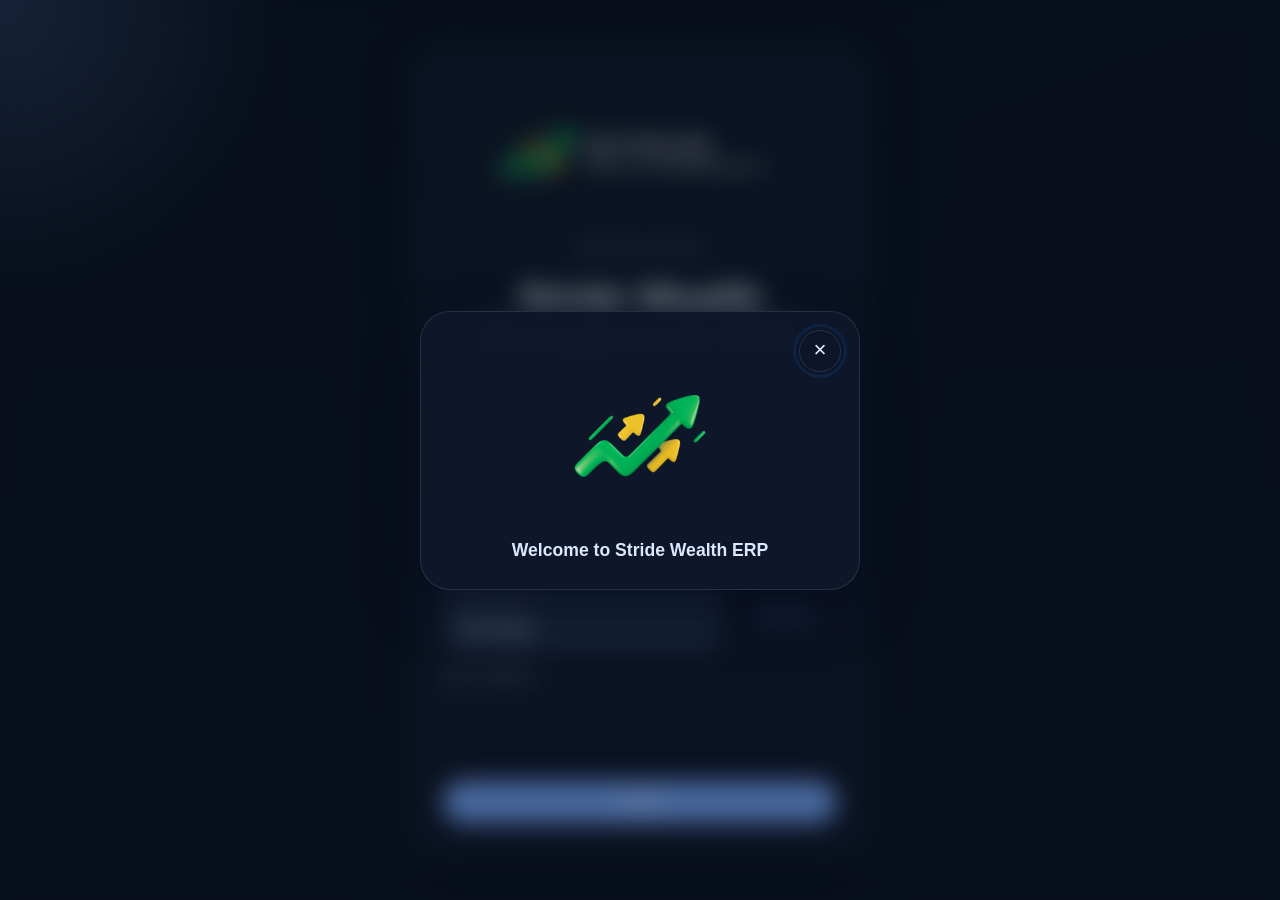
==== commit bf16699a: "Add files via upload" ====
--- a/index.html
+++ b/index.html
@@ -4,9 +4,113 @@
     <meta charset="UTF-8">
     <meta name="viewport" content="width=device-width, initial-scale=1.0">
     <title>Stride Wealth Management ERP</title>
-    <link rel="stylesheet" href="styles.css?v=20260329-2">
+    <link rel="stylesheet" href="styles.css?v=20260330-4">
 </head>
 <body>
+    <div class="auth-shell" id="authShell">
+        <div class="welcome-modal" id="welcomeModal" role="dialog" aria-modal="true" aria-labelledby="welcomeTitle">
+            <div class="welcome-card">
+                <button class="welcome-close" id="closeWelcome" type="button" aria-label="Close welcome message">&times;</button>
+                <img src="Stride.png" alt="Stride logo" class="welcome-logo">
+                <p class="welcome-caption" id="welcomeTitle">Welcome to Stride Wealth ERP</p>
+            </div>
+        </div>
+
+        <section class="auth-card" aria-labelledby="loginTitle">
+            <img src="Stride1.png" alt="Stride Wealth Management ERP logo" class="auth-logo" data-light-src="Stride1.png" data-dark-src="Stride2.png">
+            <p class="eyebrow">Secure access</p>
+            <h1 id="loginTitle">Stride Wealth Management ERP</h1>
+            <p class="auth-copy">Enter your user ID, password and captcha to continue.</p>
+
+            <form class="auth-form" id="loginForm">
+                <label class="auth-field" for="userId">
+                    <span>User ID</span>
+                    <input id="userId" name="userId" type="text" autocomplete="username">
+                </label>
+
+                <label class="auth-field" for="userPassword">
+                    <span>Password</span>
+                    <input id="userPassword" name="password" type="password" autocomplete="current-password">
+                </label>
+
+                <div class="captcha-row">
+                    <div class="captcha-box" aria-live="polite">
+                        <span class="sidebar-label">Captcha</span>
+                        <strong id="captchaPrompt">STRD1</strong>
+                    </div>
+                    <button class="captcha-refresh" id="refreshCaptcha" type="button">Refresh</button>
+                </div>
+
+                <label class="auth-field" for="captchaInput">
+                    <span>Enter captcha</span>
+                    <input id="captchaInput" name="captcha" type="text" inputmode="text" autocomplete="off" autocapitalize="characters">
+                </label>
+
+                <p class="auth-error" id="loginError" role="status" aria-live="polite"></p>
+
+                <button class="primary-button auth-submit" type="submit">Login</button>
+            </form>
+        </section>
+
+        <section class="auth-loading-screen" id="authLoadingScreen" aria-labelledby="authLoadingTitle" aria-live="polite" tabindex="-1" hidden>
+            <div class="auth-loading-card">
+                <div class="auth-loading-top">
+                    <img src="Stride1.png" alt="Stride Wealth Management ERP logo" class="auth-loading-logo" data-light-src="Stride1.png" data-dark-src="Stride2.png">
+                    <span class="auth-loading-badge">Secure sign-in gateway</span>
+                </div>
+
+                <div class="auth-loading-hero">
+                    <div class="auth-loading-spinner" aria-hidden="true"></div>
+                    <div>
+                        <p class="eyebrow">Signing in</p>
+                        <h2 id="authLoadingTitle">Loading your ERP workspace</h2>
+                        <p class="auth-loading-copy" id="authLoadingStatus">Initializing secure ERP session.</p>
+                    </div>
+                </div>
+
+                <div class="auth-loading-progress" aria-hidden="true">
+                    <span class="auth-loading-progress-bar" id="authLoadingBar"></span>
+                </div>
+
+                <div class="auth-loading-meta">
+                    <strong id="authLoadingPercent">0%</strong>
+                    <span>Estimated wait: 5 seconds</span>
+                </div>
+
+                <div class="auth-loading-steps">
+                    <article class="auth-loading-step is-active" data-auth-loading-step>
+                        <span class="auth-loading-step-dot" aria-hidden="true"></span>
+                        <div>
+                            <strong>Identity verification</strong>
+                            <p>Confirming credentials and captcha response.</p>
+                        </div>
+                    </article>
+                    <article class="auth-loading-step" data-auth-loading-step>
+                        <span class="auth-loading-step-dot" aria-hidden="true"></span>
+                        <div>
+                            <strong>Role and policy sync</strong>
+                            <p>Loading advisory permissions and access scopes.</p>
+                        </div>
+                    </article>
+                    <article class="auth-loading-step" data-auth-loading-step>
+                        <span class="auth-loading-step-dot" aria-hidden="true"></span>
+                        <div>
+                            <strong>Data and queue warmup</strong>
+                            <p>Preparing market feeds, mandates and operating queues.</p>
+                        </div>
+                    </article>
+                    <article class="auth-loading-step" data-auth-loading-step>
+                        <span class="auth-loading-step-dot" aria-hidden="true"></span>
+                        <div>
+                            <strong>Control engine startup</strong>
+                            <p>Running compliance checks and readying dashboards.</p>
+                        </div>
+                    </article>
+                </div>
+            </div>
+        </section>
+    </div>
+
     <div class="app-shell">
         <aside class="sidebar" id="sidebar" aria-label="Primary navigation">
             <div class="sidebar-header">
@@ -1395,6 +1499,6 @@
         </main>
     </div>
 
-    <script src="app.js?v=20260329-2"></script>
+    <script src="app.js?v=20260330-4"></script>
 </body>
 </html>
--- a/styles.css
+++ b/styles.css
@@ -21,6 +21,7 @@
     --body-start: #f7f9fc;
     --brand-surface-bg: linear-gradient(180deg, #ffffff, #f8fafc);
     --accent-muted: rgba(15, 61, 115, 0.45);
+    --theme-logo-watermark: url("Stride.png");
     --radius-xl: 28px;
     --radius-lg: 22px;
 }
@@ -33,6 +34,10 @@
 
 html {
     scroll-behavior: smooth;
+}
+
+[hidden] {
+    display: none !important;
 }
 
 body {
@@ -65,6 +70,7 @@
     --body-start: #08101c;
     --brand-surface-bg: linear-gradient(180deg, #15233d, #0f172a);
     --accent-muted: rgba(121, 171, 255, 0.55);
+    --theme-logo-watermark: url("Stride.png");
     color-scheme: dark;
 }
 
@@ -94,6 +100,365 @@
 :focus-visible {
     outline: 3px solid rgba(15, 61, 115, 0.32);
     outline-offset: 3px;
+}
+
+body:not(.is-authenticated) .app-shell {
+    display: none;
+}
+
+body.is-authenticated .auth-shell {
+    display: none;
+}
+
+.auth-shell {
+    position: relative;
+    min-height: 100vh;
+    display: grid;
+    place-items: center;
+    padding: 32px 18px;
+    background:
+        radial-gradient(circle at top left, rgba(15, 61, 115, 0.16), transparent 18rem),
+        linear-gradient(180deg, rgba(247, 249, 252, 0.98), rgba(243, 245, 248, 0.98));
+    isolation: isolate;
+}
+
+body[data-theme="dark"] .auth-shell {
+    background:
+        radial-gradient(circle at top left, rgba(121, 171, 255, 0.22), transparent 18rem),
+        linear-gradient(180deg, rgba(8, 16, 28, 0.98), rgba(11, 18, 32, 0.98));
+}
+
+.auth-shell::before {
+    content: "";
+    position: absolute;
+    inset: 0;
+    background: var(--theme-logo-watermark) center / min(28vw, 240px) no-repeat;
+    opacity: 0.06;
+    pointer-events: none;
+    z-index: 0;
+}
+
+body[data-theme="dark"] .auth-shell::before {
+    opacity: 0.08;
+}
+
+.auth-card {
+    position: relative;
+    z-index: 1;
+    width: min(100%, 460px);
+    display: grid;
+    gap: 16px;
+    padding: 34px 32px 30px;
+    border-radius: 32px;
+    border: 1px solid var(--line);
+    background: var(--panel);
+    box-shadow: var(--shadow);
+    text-align: center;
+}
+
+.auth-logo {
+    width: min(100%, 290px);
+    justify-self: center;
+    height: auto;
+}
+
+.auth-card h1 {
+    margin: 0;
+    font-size: clamp(1.8rem, 4vw, 2.4rem);
+    line-height: 1.05;
+}
+
+.auth-copy {
+    margin: 0;
+    color: var(--muted);
+}
+
+.auth-form {
+    display: grid;
+    gap: 14px;
+    margin-top: 4px;
+    text-align: left;
+}
+
+.auth-field {
+    display: grid;
+    gap: 8px;
+    color: var(--muted);
+    font-size: 0.92rem;
+}
+
+.auth-field input {
+    width: 100%;
+    border: 1px solid var(--line);
+    border-radius: 16px;
+    padding: 13px 14px;
+    background: var(--surface);
+    color: var(--ink);
+}
+
+.captcha-row {
+    display: flex;
+    align-items: stretch;
+    gap: 12px;
+}
+
+.captcha-box {
+    flex: 1;
+    display: grid;
+    gap: 6px;
+    padding: 13px 14px;
+    border-radius: 18px;
+    border: 1px solid var(--line);
+    background: var(--brand-soft);
+}
+
+.captcha-box strong {
+    font-size: 1.15rem;
+    letter-spacing: 0.18em;
+    color: var(--brand-strong);
+}
+
+.captcha-refresh {
+    min-width: 104px;
+    border: 1px solid var(--line);
+    border-radius: 18px;
+    background: var(--surface);
+    color: var(--brand);
+    padding: 0 16px;
+}
+
+.auth-error {
+    min-height: 1.2em;
+    margin: 0;
+    color: var(--danger);
+    font-size: 0.92rem;
+}
+
+.auth-submit {
+    width: 100%;
+    justify-content: center;
+}
+
+.auth-submit:disabled,
+.captcha-refresh:disabled {
+    opacity: 0.7;
+    cursor: wait;
+}
+
+.auth-loading-screen {
+    position: relative;
+    z-index: 1;
+    width: min(100%, 620px);
+}
+
+.auth-loading-card {
+    display: grid;
+    gap: 20px;
+    padding: 34px 32px 30px;
+    border-radius: 32px;
+    border: 1px solid var(--line);
+    background:
+        linear-gradient(180deg, rgba(255, 255, 255, 0.98), rgba(244, 247, 252, 0.98));
+    box-shadow: var(--shadow);
+}
+
+body[data-theme="dark"] .auth-loading-card {
+    background:
+        linear-gradient(180deg, rgba(18, 32, 58, 0.98), rgba(11, 18, 32, 0.98));
+}
+
+.auth-loading-top,
+.auth-loading-meta {
+    display: flex;
+    align-items: center;
+    justify-content: space-between;
+    gap: 16px;
+}
+
+.auth-loading-logo {
+    width: min(100%, 250px);
+    height: auto;
+}
+
+.auth-loading-badge {
+    display: inline-flex;
+    align-items: center;
+    justify-content: center;
+    padding: 10px 16px;
+    border-radius: 999px;
+    background: var(--brand-soft);
+    color: var(--brand);
+    font-size: 0.84rem;
+    font-weight: 700;
+    letter-spacing: 0.04em;
+    text-transform: uppercase;
+    white-space: nowrap;
+}
+
+.auth-loading-hero {
+    display: grid;
+    grid-template-columns: auto 1fr;
+    gap: 20px;
+    align-items: center;
+}
+
+.auth-loading-spinner {
+    width: 72px;
+    height: 72px;
+    border: 6px solid rgba(15, 61, 115, 0.14);
+    border-top-color: var(--brand);
+    border-radius: 50%;
+    animation: auth-spinner 1s linear infinite;
+    box-shadow: inset 0 0 0 1px rgba(15, 61, 115, 0.06);
+}
+
+.auth-loading-copy {
+    margin: 8px 0 0;
+    color: var(--muted);
+}
+
+.auth-loading-progress {
+    height: 14px;
+    border-radius: 999px;
+    border: 1px solid var(--line);
+    background: var(--surface);
+    overflow: hidden;
+}
+
+.auth-loading-progress-bar {
+    display: block;
+    width: 0;
+    height: 100%;
+    border-radius: inherit;
+    background: linear-gradient(90deg, #0f3d73, #4f7fc9 70%, #79abff 100%);
+    box-shadow: 0 0 22px rgba(15, 61, 115, 0.26);
+    transition: width 0.85s ease;
+}
+
+.auth-loading-meta {
+    color: var(--muted);
+    font-size: 0.92rem;
+}
+
+.auth-loading-meta strong {
+    color: var(--brand-strong);
+    font-size: 1.15rem;
+}
+
+.auth-loading-steps {
+    display: grid;
+    gap: 12px;
+}
+
+.auth-loading-step {
+    display: grid;
+    grid-template-columns: auto 1fr;
+    gap: 14px;
+    padding: 14px 16px;
+    border-radius: 20px;
+    border: 1px solid var(--line);
+    background: var(--surface);
+    transition: border-color 0.25s ease, background-color 0.25s ease, transform 0.25s ease;
+}
+
+.auth-loading-step strong {
+    display: block;
+    margin-bottom: 4px;
+}
+
+.auth-loading-step p {
+    margin: 0;
+    color: var(--muted);
+}
+
+.auth-loading-step-dot {
+    width: 14px;
+    height: 14px;
+    margin-top: 4px;
+    border: 2px solid var(--accent-muted);
+    border-radius: 50%;
+    background: transparent;
+    box-shadow: 0 0 0 6px rgba(15, 61, 115, 0.06);
+    transition: border-color 0.25s ease, background-color 0.25s ease, box-shadow 0.25s ease;
+}
+
+.auth-loading-step.is-active {
+    border-color: rgba(15, 61, 115, 0.24);
+    background: linear-gradient(180deg, rgba(15, 61, 115, 0.09), rgba(15, 61, 115, 0.04));
+    transform: translateY(-1px);
+}
+
+.auth-loading-step.is-active .auth-loading-step-dot {
+    border-color: var(--brand);
+    background: var(--brand);
+    box-shadow: 0 0 0 8px rgba(15, 61, 115, 0.12);
+}
+
+.auth-loading-step.is-complete .auth-loading-step-dot {
+    border-color: var(--success);
+    background: var(--success);
+    box-shadow: 0 0 0 8px rgba(24, 121, 78, 0.12);
+}
+
+@keyframes auth-spinner {
+    to {
+        transform: rotate(360deg);
+    }
+}
+
+.welcome-modal {
+    position: fixed;
+    inset: 0;
+    z-index: 3;
+    display: grid;
+    place-items: center;
+    padding: 24px;
+    background: rgba(8, 15, 28, 0.42);
+    backdrop-filter: blur(12px);
+}
+
+.welcome-card {
+    position: relative;
+    width: min(100%, 440px);
+    padding: 44px 30px 28px;
+    border-radius: 30px;
+    border: 1px solid var(--line);
+    background: var(--surface-solid);
+    box-shadow: var(--shadow);
+    display: grid;
+    justify-items: center;
+    gap: 24px;
+}
+
+body[data-theme="dark"] .welcome-card {
+    background: rgba(15, 23, 42, 0.98);
+}
+
+.welcome-close {
+    position: absolute;
+    top: 18px;
+    right: 18px;
+    width: 42px;
+    height: 42px;
+    border: 1px solid var(--line);
+    border-radius: 50%;
+    background: var(--surface);
+    color: var(--ink);
+    font-size: 1.4rem;
+    line-height: 1;
+}
+
+.welcome-logo {
+    width: min(100%, 160px);
+    height: auto;
+}
+
+.welcome-caption {
+    margin: 0;
+    font-size: 1.1rem;
+    font-weight: 700;
+    color: var(--brand-strong);
+    text-align: center;
 }
 
 .app-shell {
@@ -255,7 +620,7 @@
     bottom: 20px;
     width: min(20vw, 220px);
     height: min(20vw, 220px);
-    background: url("Stride.png") center / contain no-repeat;
+    background: var(--theme-logo-watermark) center / contain no-repeat;
     opacity: 0.1;
     pointer-events: none;
     z-index: 0;
@@ -1295,6 +1660,77 @@
     scroll-margin-top: 24px;
 }
 
+.module-report-bar {
+    display: flex;
+    align-items: end;
+    justify-content: space-between;
+    gap: 18px;
+    margin: 18px 0 22px;
+    padding: 18px 20px;
+    border: 1px solid var(--line);
+    border-radius: 22px;
+    background: var(--surface);
+}
+
+.module-report-copy {
+    display: grid;
+    gap: 4px;
+    max-width: 28rem;
+}
+
+.module-report-copy h3 {
+    margin: 0;
+}
+
+.module-report-copy p {
+    margin: 0;
+    color: var(--muted);
+}
+
+.module-report-controls {
+    display: flex;
+    flex-wrap: wrap;
+    align-items: end;
+    justify-content: flex-end;
+    gap: 12px;
+}
+
+.report-date-field {
+    display: grid;
+    gap: 8px;
+    min-width: 148px;
+    color: var(--muted);
+    font-size: 0.88rem;
+}
+
+.report-date-field input {
+    border: 1px solid var(--line);
+    border-radius: 16px;
+    padding: 11px 12px;
+    background: var(--surface-solid);
+    color: var(--ink);
+}
+
+.report-download-button {
+    min-width: 160px;
+}
+
+.report-status {
+    min-width: 150px;
+    margin: 0;
+    color: var(--muted);
+    font-size: 0.88rem;
+    text-align: right;
+}
+
+.report-status.is-error {
+    color: var(--danger);
+}
+
+.report-status.is-success {
+    color: var(--success);
+}
+
 .submodule-grid {
     display: grid;
     grid-template-columns: repeat(3, minmax(0, 1fr));
@@ -1644,6 +2080,25 @@
         padding: 18px;
     }
 
+    .module-report-bar {
+        align-items: stretch;
+        flex-direction: column;
+    }
+
+    .module-report-controls {
+        justify-content: stretch;
+    }
+
+    .report-date-field,
+    .report-download-button {
+        width: 100%;
+    }
+
+    .report-status {
+        min-width: 0;
+        text-align: left;
+    }
+
     .hero-copy h3 {
         max-width: none;
     }
@@ -1677,6 +2132,58 @@
 }
 
 @media (max-width: 640px) {
+    .auth-shell {
+        padding: 20px 14px;
+    }
+
+    .auth-card {
+        padding: 28px 20px 22px;
+        border-radius: 24px;
+    }
+
+    .auth-loading-card {
+        padding: 28px 20px 22px;
+        border-radius: 24px;
+    }
+
+    .auth-logo {
+        width: min(100%, 230px);
+    }
+
+    .auth-loading-top,
+    .auth-loading-meta,
+    .auth-loading-hero {
+        grid-template-columns: 1fr;
+        flex-direction: column;
+        align-items: flex-start;
+    }
+
+    .auth-loading-logo {
+        width: min(100%, 220px);
+    }
+
+    .auth-loading-spinner {
+        width: 62px;
+        height: 62px;
+    }
+
+    .captcha-row {
+        flex-direction: column;
+    }
+
+    .captcha-refresh {
+        min-height: 48px;
+    }
+
+    .welcome-modal {
+        padding: 16px;
+    }
+
+    .welcome-card {
+        padding: 40px 22px 24px;
+        border-radius: 24px;
+    }
+
     .workspace::before {
         right: 12px;
         bottom: 12px;
@@ -1772,6 +2279,10 @@
         padding: 16px;
     }
 
+    .module-report-bar {
+        padding: 16px;
+    }
+
     table {
         min-width: 640px;
     }
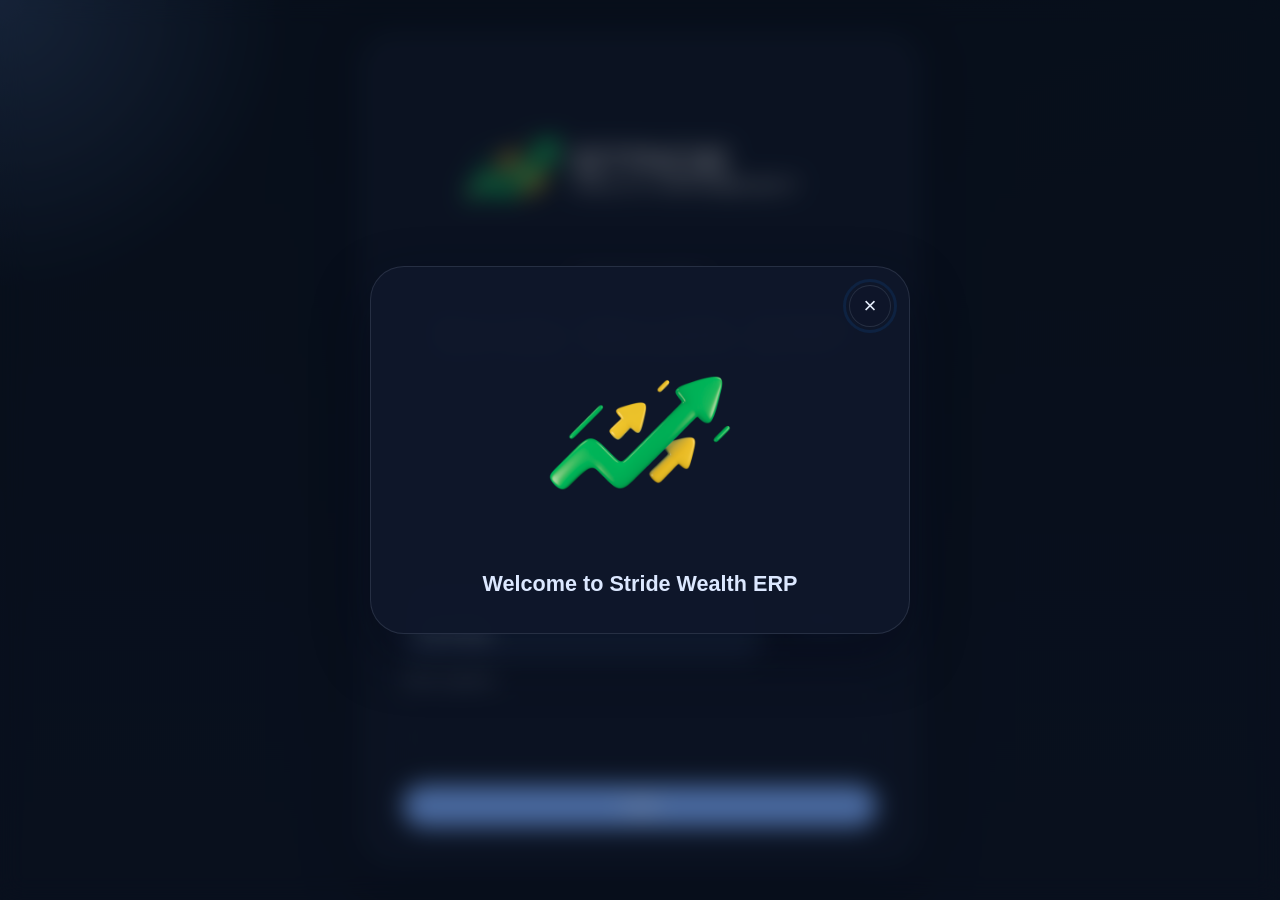
==== commit d79f0427: "Add files via upload" ====
--- a/index.html
+++ b/index.html
@@ -4,7 +4,7 @@
     <meta charset="UTF-8">
     <meta name="viewport" content="width=device-width, initial-scale=1.0">
     <title>Stride Wealth Management ERP</title>
-    <link rel="stylesheet" href="styles.css?v=20260330-4">
+    <link rel="stylesheet" href="styles.css?v=20260330-5">
 </head>
 <body>
     <div class="auth-shell" id="authShell">
@@ -19,7 +19,7 @@
         <section class="auth-card" aria-labelledby="loginTitle">
             <img src="Stride1.png" alt="Stride Wealth Management ERP logo" class="auth-logo" data-light-src="Stride1.png" data-dark-src="Stride2.png">
             <p class="eyebrow">Secure access</p>
-            <h1 id="loginTitle">Stride Wealth Management ERP</h1>
+            <h1 id="loginTitle">Stride Wealth ERP</h1>
             <p class="auth-copy">Enter your user ID, password and captcha to continue.</p>
 
             <form class="auth-form" id="loginForm">
--- a/styles.css
+++ b/styles.css
@@ -145,11 +145,11 @@
 .auth-card {
     position: relative;
     z-index: 1;
-    width: min(100%, 460px);
+    width: min(100%, 560px);
     display: grid;
     gap: 16px;
-    padding: 34px 32px 30px;
-    border-radius: 32px;
+    padding: 44px 42px 38px;
+    border-radius: 36px;
     border: 1px solid var(--line);
     background: var(--panel);
     box-shadow: var(--shadow);
@@ -157,20 +157,21 @@
 }
 
 .auth-logo {
-    width: min(100%, 290px);
+    width: min(100%, 360px);
     justify-self: center;
     height: auto;
 }
 
 .auth-card h1 {
     margin: 0;
-    font-size: clamp(1.8rem, 4vw, 2.4rem);
+    font-size: clamp(2.2rem, 4.8vw, 3rem);
     line-height: 1.05;
 }
 
 .auth-copy {
     margin: 0;
     color: var(--muted);
+    font-size: 1.02rem;
 }
 
 .auth-form {
@@ -419,15 +420,15 @@
 
 .welcome-card {
     position: relative;
-    width: min(100%, 440px);
-    padding: 44px 30px 28px;
-    border-radius: 30px;
+    width: min(100%, 540px);
+    padding: 56px 40px 36px;
+    border-radius: 34px;
     border: 1px solid var(--line);
     background: var(--surface-solid);
     box-shadow: var(--shadow);
     display: grid;
     justify-items: center;
-    gap: 24px;
+    gap: 28px;
 }
 
 body[data-theme="dark"] .welcome-card {
@@ -449,13 +450,13 @@
 }
 
 .welcome-logo {
-    width: min(100%, 160px);
+    width: min(100%, 220px);
     height: auto;
 }
 
 .welcome-caption {
     margin: 0;
-    font-size: 1.1rem;
+    font-size: 1.35rem;
     font-weight: 700;
     color: var(--brand-strong);
     text-align: center;
@@ -2137,8 +2138,8 @@
     }
 
     .auth-card {
-        padding: 28px 20px 22px;
-        border-radius: 24px;
+        padding: 34px 24px 26px;
+        border-radius: 28px;
     }
 
     .auth-loading-card {
@@ -2147,7 +2148,7 @@
     }
 
     .auth-logo {
-        width: min(100%, 230px);
+        width: min(100%, 280px);
     }
 
     .auth-loading-top,
@@ -2180,8 +2181,8 @@
     }
 
     .welcome-card {
-        padding: 40px 22px 24px;
-        border-radius: 24px;
+        padding: 46px 26px 28px;
+        border-radius: 28px;
     }
 
     .workspace::before {
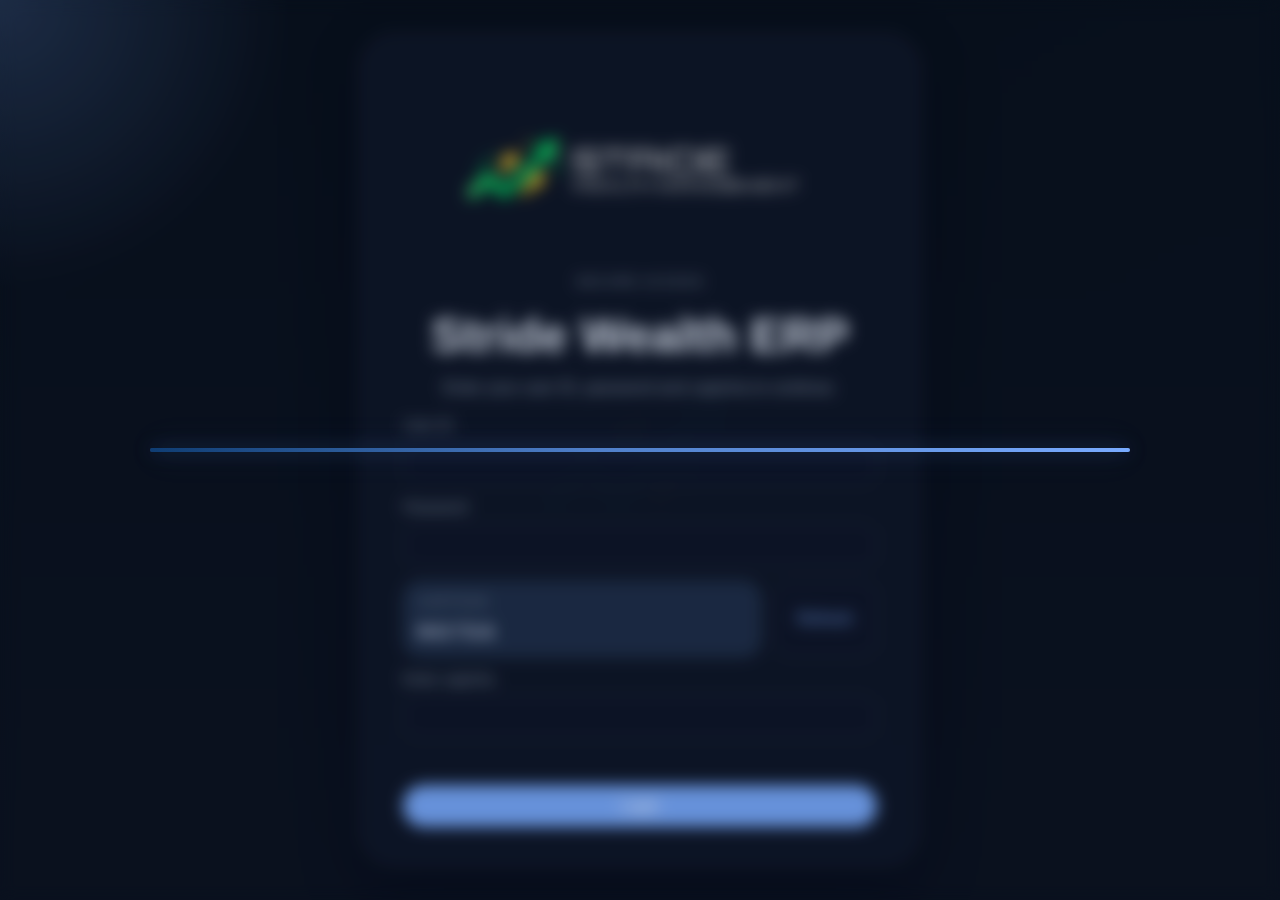
==== commit 34139f86: "Add files via upload" ====
--- a/index.html
+++ b/index.html
@@ -4,11 +4,18 @@
     <meta charset="UTF-8">
     <meta name="viewport" content="width=device-width, initial-scale=1.0">
     <title>Stride Wealth Management ERP</title>
-    <link rel="stylesheet" href="styles.css?v=20260330-5">
+    <link rel="stylesheet" href="styles.css?v=20260331-2">
 </head>
 <body>
     <div class="auth-shell" id="authShell">
-        <div class="welcome-modal" id="welcomeModal" role="dialog" aria-modal="true" aria-labelledby="welcomeTitle">
+        <div class="startup-splash" id="startupSplash" aria-live="polite">
+            <div class="startup-line-shell" aria-hidden="true">
+                <span class="startup-line-track"></span>
+                <span class="startup-line-progress"></span>
+            </div>
+        </div>
+
+        <div class="welcome-modal" id="welcomeModal" role="dialog" aria-modal="true" aria-labelledby="welcomeTitle" hidden>
             <div class="welcome-card">
                 <button class="welcome-close" id="closeWelcome" type="button" aria-label="Close welcome message">&times;</button>
                 <img src="Stride.png" alt="Stride logo" class="welcome-logo">
@@ -1499,6 +1506,6 @@
         </main>
     </div>
 
-    <script src="app.js?v=20260330-4"></script>
+    <script src="app.js?v=20260331-2"></script>
 </body>
 </html>
--- a/styles.css
+++ b/styles.css
@@ -246,6 +246,55 @@
     cursor: wait;
 }
 
+.startup-splash {
+    position: fixed;
+    inset: 0;
+    z-index: 4;
+    display: grid;
+    place-items: center;
+    padding: 24px;
+    background: rgba(8, 15, 28, 0.16);
+    backdrop-filter: blur(8px);
+    transition: opacity 0.32s ease, visibility 0.32s ease;
+}
+
+.startup-splash.is-exiting {
+    opacity: 0;
+    visibility: hidden;
+}
+
+.startup-line-shell {
+    position: relative;
+    width: min(84vw, 980px);
+    height: 4px;
+}
+
+.startup-line-track,
+.startup-line-progress {
+    position: absolute;
+    inset: 0;
+    border-radius: 999px;
+}
+
+.startup-line-track {
+    background: rgba(15, 61, 115, 0.16);
+    box-shadow: inset 0 0 0 1px rgba(15, 61, 115, 0.06);
+}
+
+body[data-theme="dark"] .startup-line-track {
+    background: rgba(121, 171, 255, 0.18);
+    box-shadow: inset 0 0 0 1px rgba(121, 171, 255, 0.08);
+}
+
+.startup-line-progress {
+    width: 0;
+    background: linear-gradient(90deg, #0f3d73 0%, #4f7fc9 45%, #79abff 100%);
+    box-shadow:
+        0 0 18px rgba(79, 127, 201, 0.35),
+        0 0 34px rgba(121, 171, 255, 0.24);
+    animation: startup-line-fill 1.35s cubic-bezier(0.2, 0.82, 0.24, 1) forwards;
+}
+
 .auth-loading-screen {
     position: relative;
     z-index: 1;
@@ -407,6 +456,16 @@
     }
 }
 
+@keyframes startup-line-fill {
+    from {
+        width: 0;
+    }
+
+    to {
+        width: 100%;
+    }
+}
+
 .welcome-modal {
     position: fixed;
     inset: 0;
@@ -416,6 +475,12 @@
     padding: 24px;
     background: rgba(8, 15, 28, 0.42);
     backdrop-filter: blur(12px);
+    opacity: 0;
+    transition: opacity 0.32s ease;
+}
+
+.welcome-modal.is-visible {
+    opacity: 1;
 }
 
 .welcome-card {
@@ -429,6 +494,14 @@
     display: grid;
     justify-items: center;
     gap: 28px;
+    opacity: 0;
+    transform: translateY(26px) scale(0.96);
+    transition: transform 0.42s cubic-bezier(0.2, 0.9, 0.24, 1), opacity 0.42s ease;
+}
+
+.welcome-modal.is-visible .welcome-card {
+    opacity: 1;
+    transform: translateY(0) scale(1);
 }
 
 body[data-theme="dark"] .welcome-card {
@@ -2180,6 +2253,14 @@
         padding: 16px;
     }
 
+    .startup-splash {
+        padding: 16px;
+    }
+
+    .startup-line-shell {
+        width: min(88vw, 520px);
+    }
+
     .welcome-card {
         padding: 46px 26px 28px;
         border-radius: 28px;
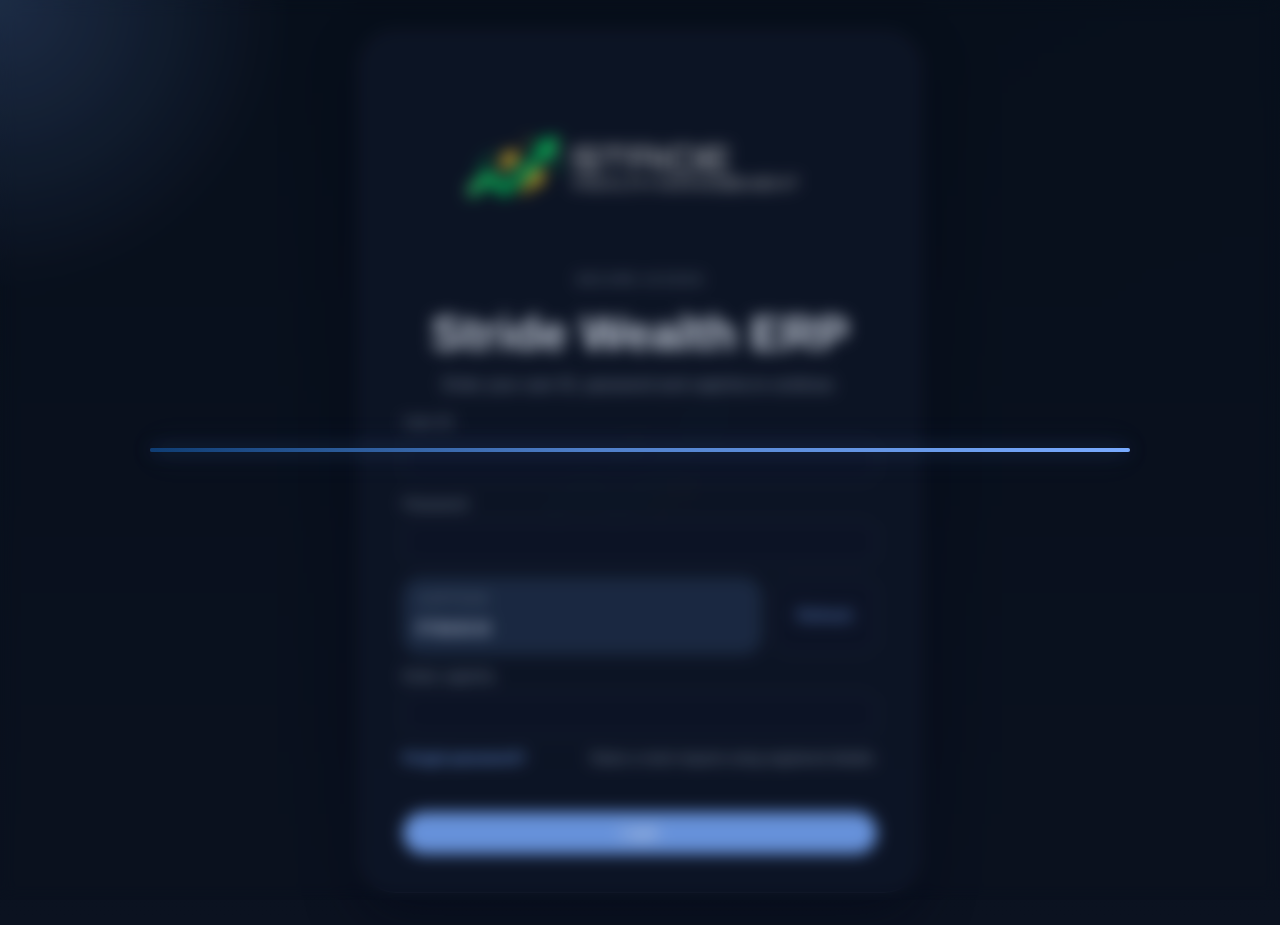
==== commit d8322f29: "Add files via upload" ====
--- a/index.html
+++ b/index.html
@@ -4,7 +4,7 @@
     <meta charset="UTF-8">
     <meta name="viewport" content="width=device-width, initial-scale=1.0">
     <title>Stride Wealth Management ERP</title>
-    <link rel="stylesheet" href="styles.css?v=20260331-2">
+    <link rel="stylesheet" href="styles.css?v=20260331-4">
 </head>
 <body>
     <div class="auth-shell" id="authShell">
@@ -53,11 +53,72 @@
                     <input id="captchaInput" name="captcha" type="text" inputmode="text" autocomplete="off" autocapitalize="characters">
                 </label>
 
+                <div class="auth-support-row">
+                    <button class="auth-link-button" id="openForgotPassword" type="button">Forgot password?</button>
+                    <span>Raise a reset request using registered details.</span>
+                </div>
+
                 <p class="auth-error" id="loginError" role="status" aria-live="polite"></p>
 
                 <button class="primary-button auth-submit" type="submit">Login</button>
             </form>
         </section>
+
+        <div class="forgot-password-modal" id="forgotPasswordModal" role="dialog" aria-modal="true" aria-labelledby="forgotPasswordTitle" hidden>
+            <section class="forgot-password-card">
+                <button class="welcome-close forgot-password-close" id="closeForgotPassword" type="button" aria-label="Close password reset panel">&times;</button>
+                <p class="eyebrow">Account recovery</p>
+                <h2 id="forgotPasswordTitle">Reset access for Stride Wealth ERP</h2>
+                <p class="forgot-password-copy">Verify your registered information to raise a secure password reset request.</p>
+
+                <div class="forgot-password-process">
+                    <article class="forgot-password-process-item">
+                        <strong>1. Verify identity</strong>
+                        <p>Confirm your user ID and registered contact details.</p>
+                    </article>
+                    <article class="forgot-password-process-item">
+                        <strong>2. Raise request</strong>
+                        <p>Submit a reset request for the security desk to validate.</p>
+                    </article>
+                    <article class="forgot-password-process-item">
+                        <strong>3. Restore access</strong>
+                        <p>Receive a reset link or temporary access instructions.</p>
+                    </article>
+                </div>
+
+                <form class="forgot-password-form" id="forgotPasswordForm">
+                    <div class="forgot-password-grid">
+                        <label class="auth-field" for="forgotUserId">
+                            <span>User ID</span>
+                            <input id="forgotUserId" name="forgotUserId" type="text" autocomplete="username">
+                        </label>
+
+                        <label class="auth-field" for="forgotEmail">
+                            <span>Registered email</span>
+                            <input id="forgotEmail" name="forgotEmail" type="email" autocomplete="email" placeholder="name@stridewealth.com">
+                        </label>
+
+                        <label class="auth-field" for="forgotMobile">
+                            <span>Registered mobile</span>
+                            <input id="forgotMobile" name="forgotMobile" type="tel" inputmode="tel" placeholder="+91">
+                        </label>
+
+                        <label class="auth-field" for="forgotDesk">
+                            <span>Branch or desk</span>
+                            <input id="forgotDesk" name="forgotDesk" type="text" placeholder="Advisory desk / branch">
+                        </label>
+                    </div>
+
+                    <p class="forgot-password-note">Security validation is completed against registered contact records before a reset is released.</p>
+                    <p class="auth-error forgot-password-status" id="forgotPasswordStatus" role="status" aria-live="polite"></p>
+
+                    <div class="forgot-password-actions">
+                        <button class="secondary-button" id="cancelForgotPassword" type="button">Back to login</button>
+                        <button class="primary-button" id="submitForgotPassword" type="submit">Raise reset request</button>
+                    </div>
+                </form>
+            </section>
+        </div>
 
         <section class="auth-loading-screen" id="authLoadingScreen" aria-labelledby="authLoadingTitle" aria-live="polite" tabindex="-1" hidden>
             <div class="auth-loading-card">
@@ -188,6 +249,8 @@
                         </span>
                         <span class="theme-toggle-label" data-theme-label>Light mode</span>
                     </button>
+
+                    <button class="secondary-button logout-button" id="logoutButton" type="button">Log out</button>
 
                     <div class="period-switch" role="group" aria-label="Overview period">
                         <button class="period-button is-selected" type="button" data-period="today">Today</button>
@@ -1506,6 +1569,6 @@
         </main>
     </div>
 
-    <script src="app.js?v=20260331-2"></script>
+    <script src="app.js?v=20260331-4"></script>
 </body>
 </html>
--- a/styles.css
+++ b/styles.css
@@ -181,6 +181,28 @@
     text-align: left;
 }
 
+.auth-support-row {
+    display: flex;
+    align-items: center;
+    justify-content: space-between;
+    gap: 12px;
+    color: var(--muted);
+    font-size: 0.88rem;
+}
+
+.auth-link-button {
+    border: 0;
+    padding: 0;
+    background: transparent;
+    color: var(--brand);
+    font-weight: 700;
+}
+
+.auth-link-button:hover,
+.auth-link-button:focus-visible {
+    text-decoration: underline;
+}
+
 .auth-field {
     display: grid;
     gap: 8px;
@@ -293,6 +315,97 @@
         0 0 18px rgba(79, 127, 201, 0.35),
         0 0 34px rgba(121, 171, 255, 0.24);
     animation: startup-line-fill 1.35s cubic-bezier(0.2, 0.82, 0.24, 1) forwards;
+}
+
+.forgot-password-modal {
+    position: fixed;
+    inset: 0;
+    z-index: 5;
+    display: grid;
+    place-items: center;
+    padding: 24px;
+    background: rgba(8, 15, 28, 0.42);
+    backdrop-filter: blur(12px);
+}
+
+.forgot-password-card {
+    position: relative;
+    width: min(100%, 720px);
+    display: grid;
+    gap: 20px;
+    padding: 42px 36px 34px;
+    border-radius: 34px;
+    border: 1px solid var(--line);
+    background: var(--surface-solid);
+    box-shadow: var(--shadow);
+}
+
+body[data-theme="dark"] .forgot-password-card {
+    background: rgba(15, 23, 42, 0.98);
+}
+
+.forgot-password-card h2 {
+    margin: 0;
+    font-size: clamp(1.8rem, 3vw, 2.3rem);
+}
+
+.forgot-password-copy,
+.forgot-password-note {
+    margin: 0;
+    color: var(--muted);
+}
+
+.forgot-password-process {
+    display: grid;
+    grid-template-columns: repeat(3, minmax(0, 1fr));
+    gap: 12px;
+}
+
+.forgot-password-process-item {
+    padding: 16px;
+    border-radius: 20px;
+    border: 1px solid var(--line);
+    background: var(--surface);
+}
+
+.forgot-password-process-item strong {
+    display: block;
+    margin-bottom: 6px;
+}
+
+.forgot-password-process-item p {
+    margin: 0;
+    color: var(--muted);
+    font-size: 0.92rem;
+}
+
+.forgot-password-form {
+    display: grid;
+    gap: 16px;
+}
+
+.forgot-password-grid {
+    display: grid;
+    grid-template-columns: repeat(2, minmax(0, 1fr));
+    gap: 14px;
+}
+
+.forgot-password-status {
+    min-height: 1.2em;
+}
+
+.forgot-password-status.is-success {
+    color: var(--success);
+}
+
+.forgot-password-actions {
+    display: flex;
+    justify-content: flex-end;
+    gap: 12px;
+}
+
+.forgot-password-close {
+    color: var(--ink);
 }
 
 .auth-loading-screen {
@@ -1038,6 +1151,16 @@
     color: var(--brand);
 }
 
+.logout-button {
+    white-space: nowrap;
+}
+
+.logout-button:hover,
+.logout-button:focus-visible {
+    background: rgba(180, 35, 24, 0.12);
+    color: var(--danger);
+}
+
 .chip {
     display: inline-flex;
     align-items: center;
@@ -1785,6 +1908,12 @@
     color: var(--ink);
 }
 
+.report-date-field input:disabled,
+.report-download-button:disabled {
+    opacity: 0.72;
+    cursor: wait;
+}
+
 .report-download-button {
     min-width: 160px;
 }
@@ -2245,6 +2374,26 @@
         flex-direction: column;
     }
 
+    .auth-support-row,
+    .forgot-password-actions {
+        flex-direction: column;
+        align-items: stretch;
+    }
+
+    .forgot-password-modal {
+        padding: 16px;
+    }
+
+    .forgot-password-card {
+        padding: 34px 22px 24px;
+        border-radius: 28px;
+    }
+
+    .forgot-password-process,
+    .forgot-password-grid {
+        grid-template-columns: 1fr;
+    }
+
     .captcha-refresh {
         min-height: 48px;
     }
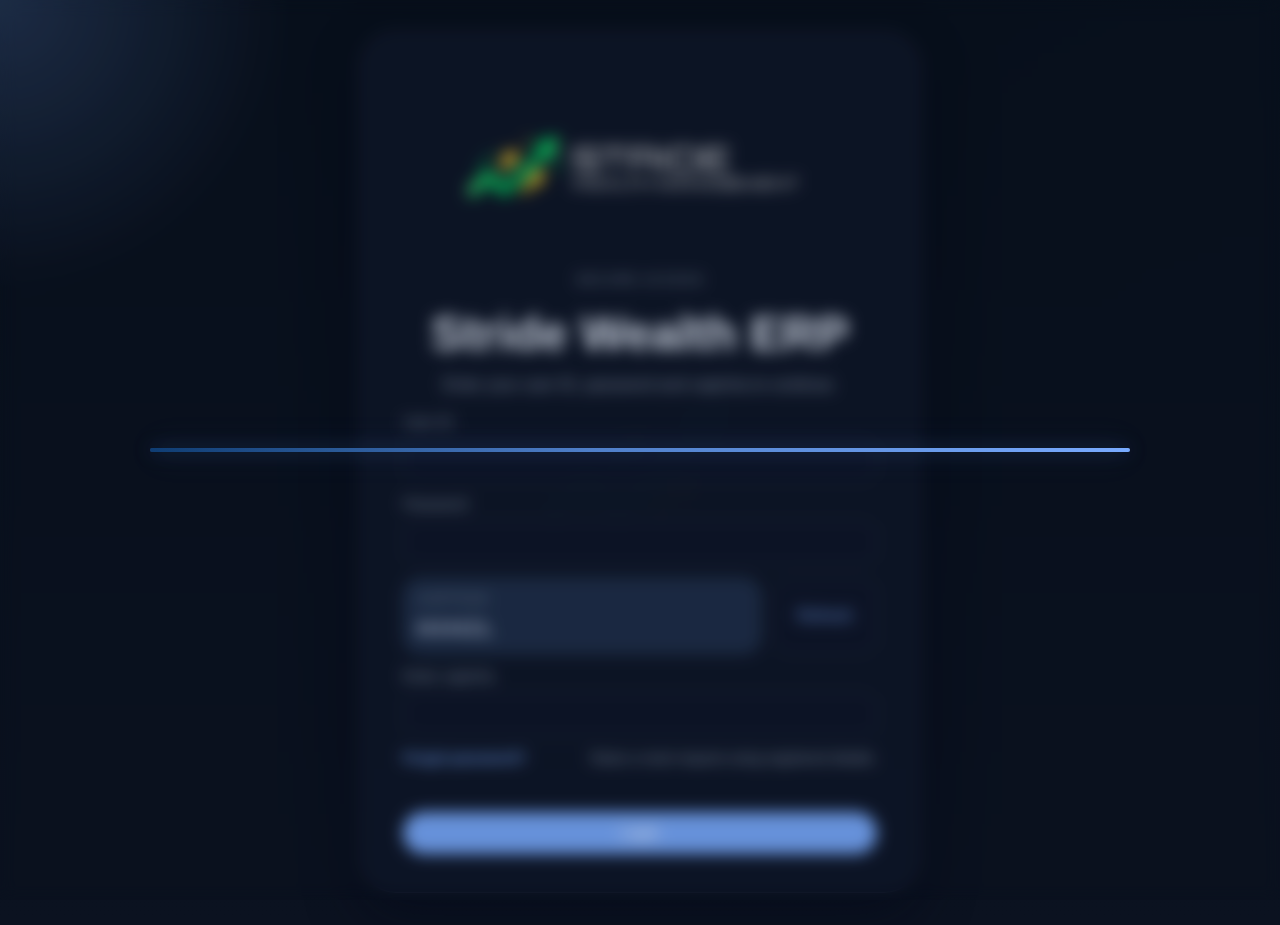
==== commit cea346b4: "Add files via upload" ====
--- a/index.html
+++ b/index.html
@@ -1569,6 +1569,6 @@
         </main>
     </div>
 
-    <script src="app.js?v=20260331-4"></script>
+    <script src="app.js?v=20260331-5"></script>
 </body>
 </html>
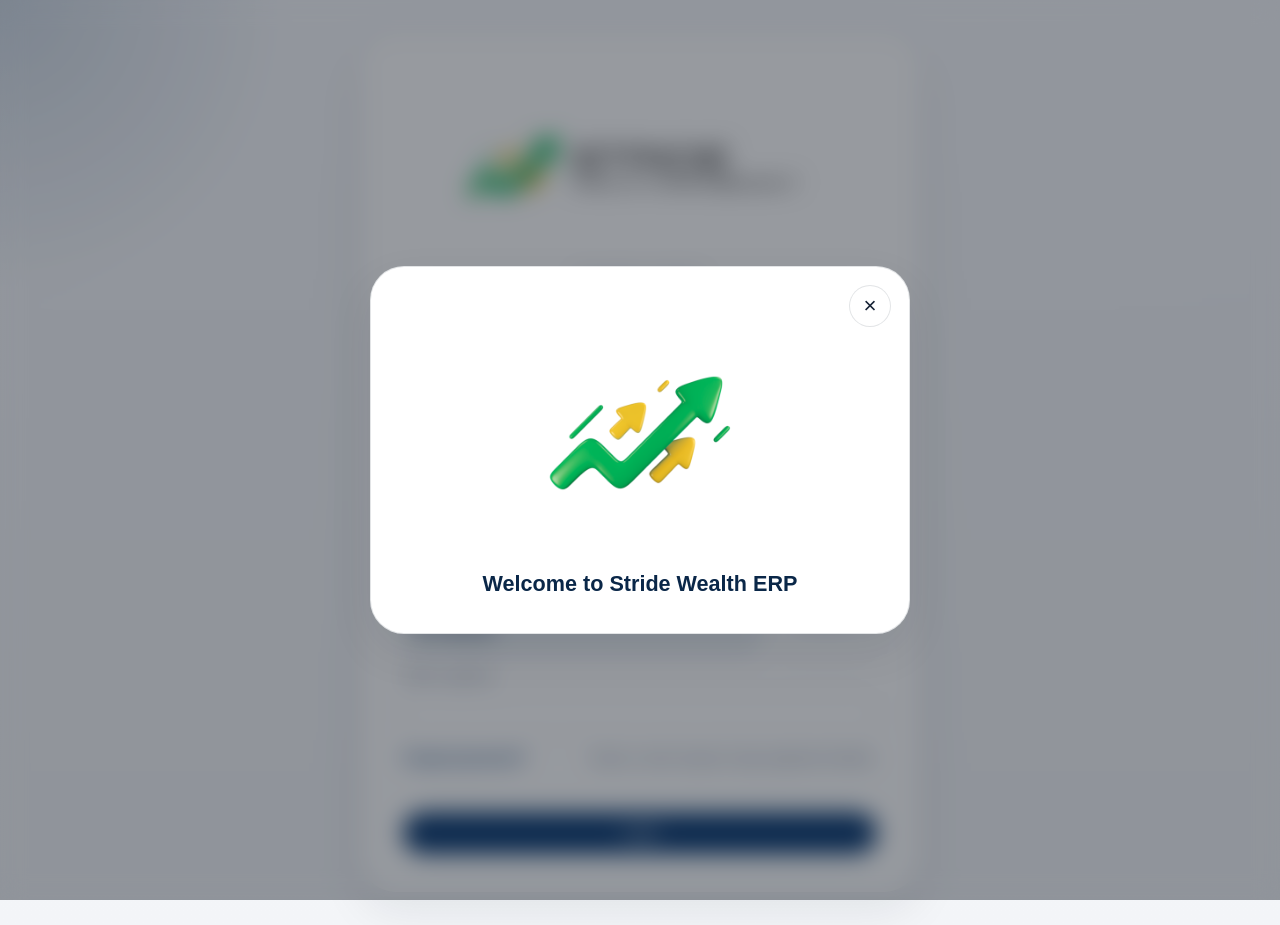
==== commit e8639d19: "Add files via upload" ====
--- a/index.html
+++ b/index.html
@@ -1569,6 +1569,6 @@
         </main>
     </div>
 
-    <script src="app.js?v=20260331-5"></script>
+    <script src="app.js?v=20260331-6"></script>
 </body>
 </html>
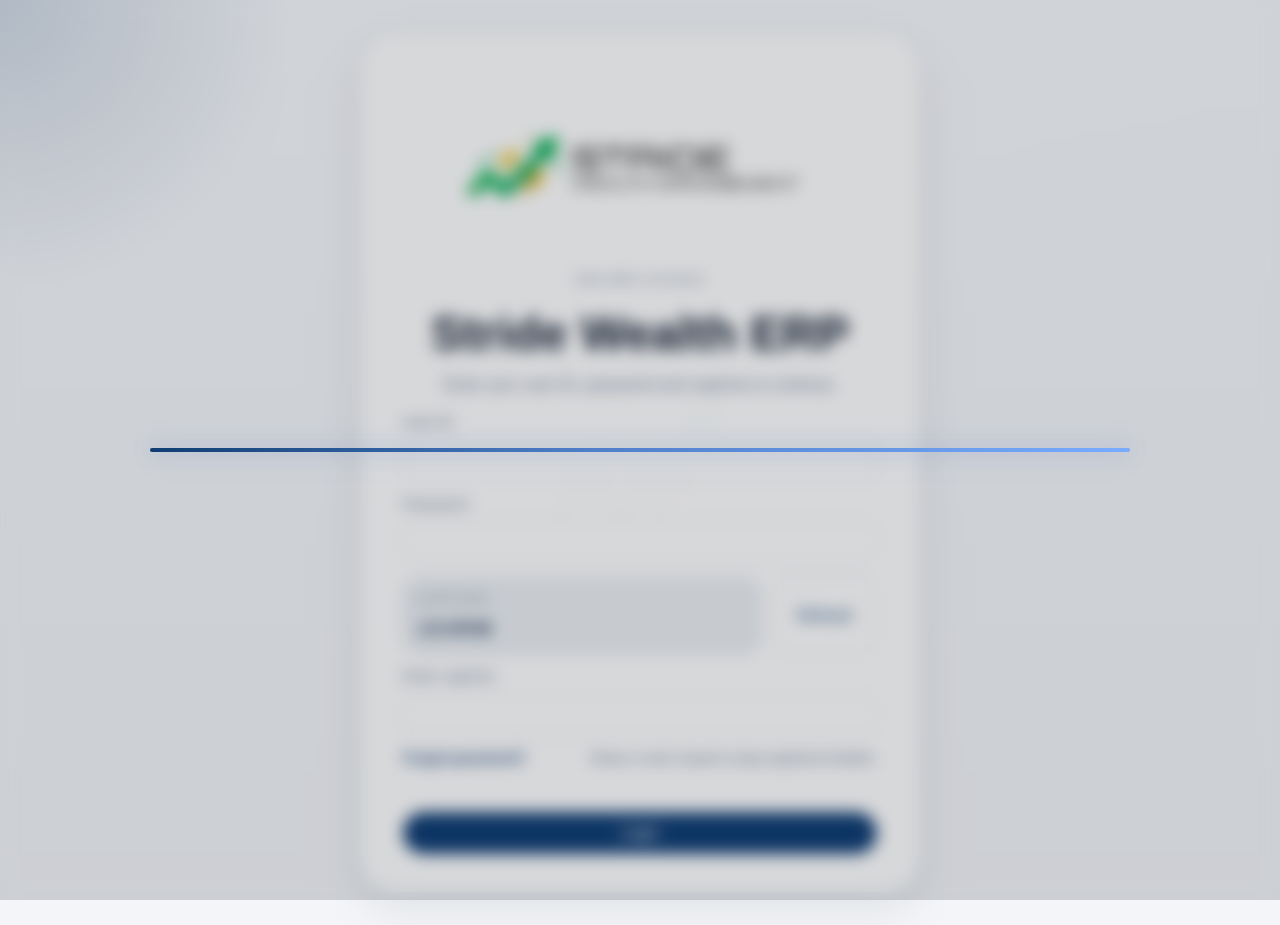
==== commit ad3fc892: "Add files via upload" ====
--- a/index.html
+++ b/index.html
@@ -1569,6 +1569,6 @@
         </main>
     </div>
 
-    <script src="app.js?v=20260331-6"></script>
+    <script src="app.js?v=20260401-1"></script>
 </body>
 </html>
